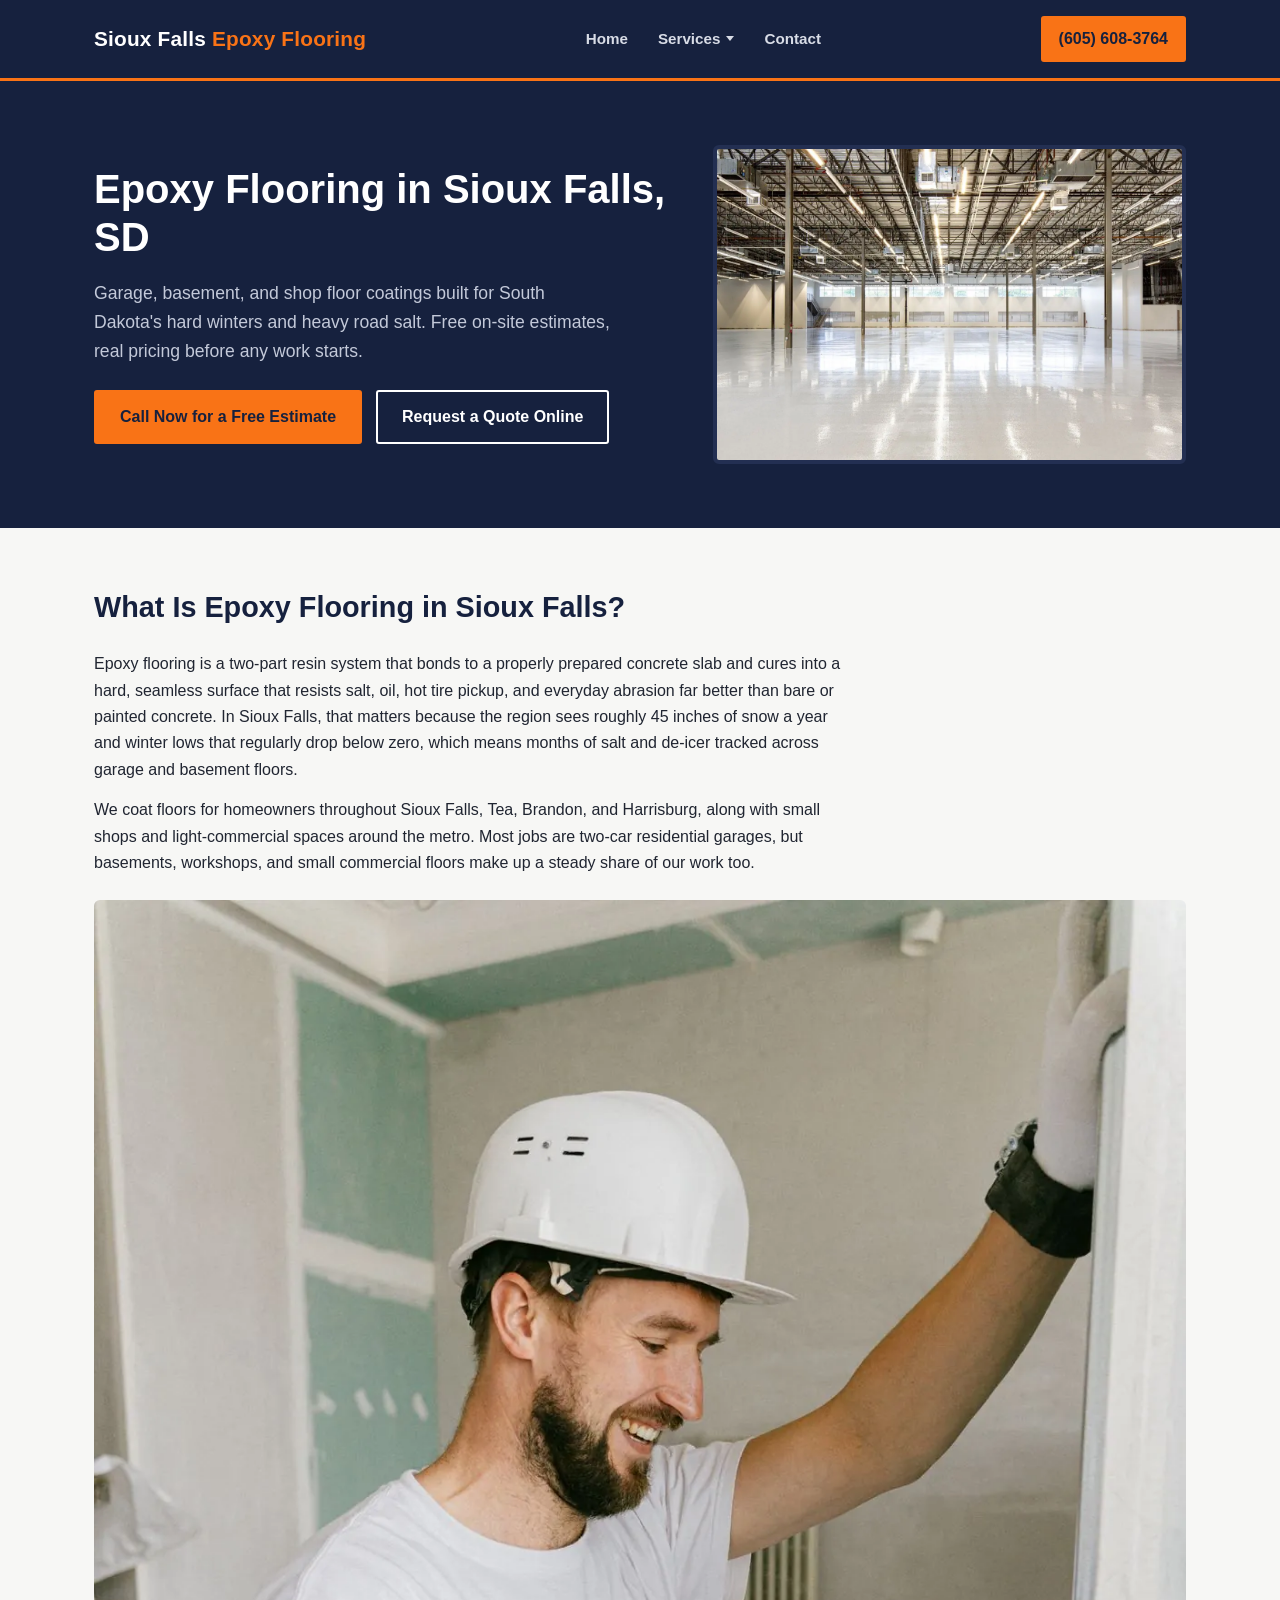
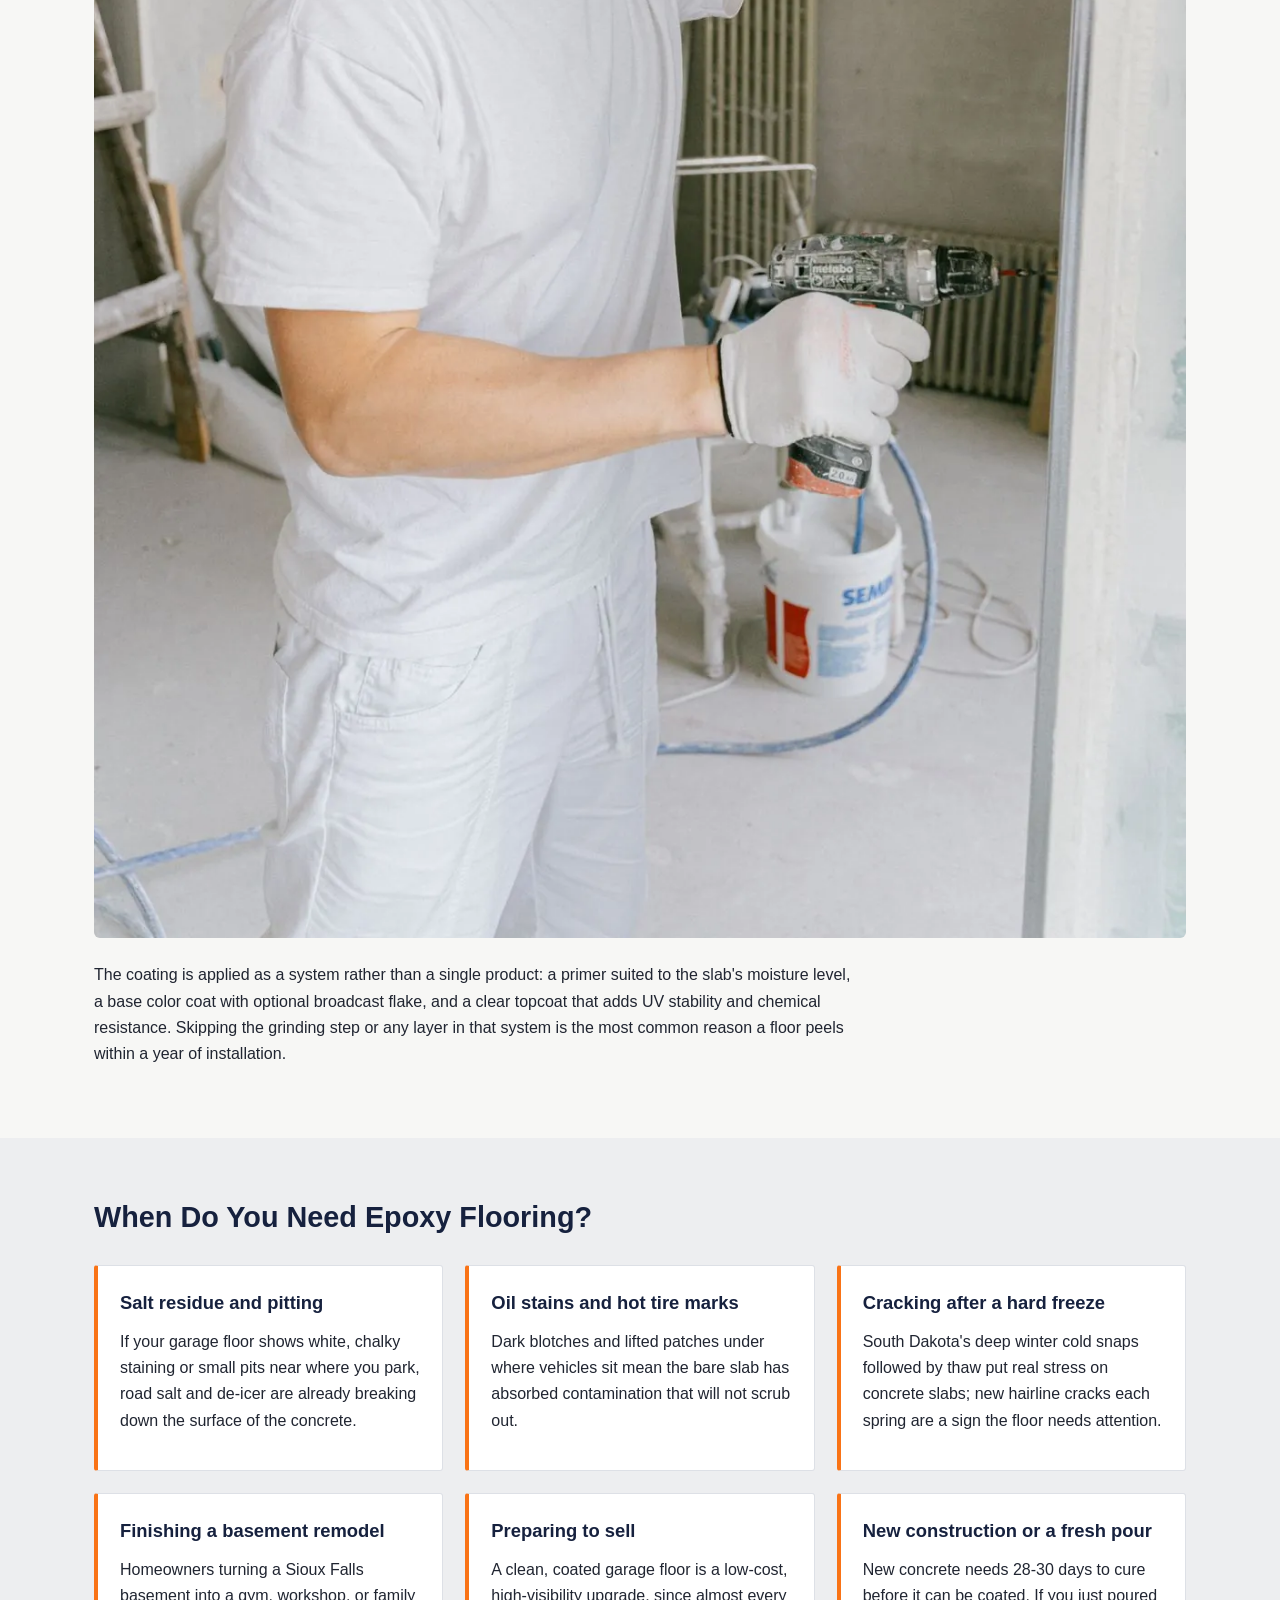
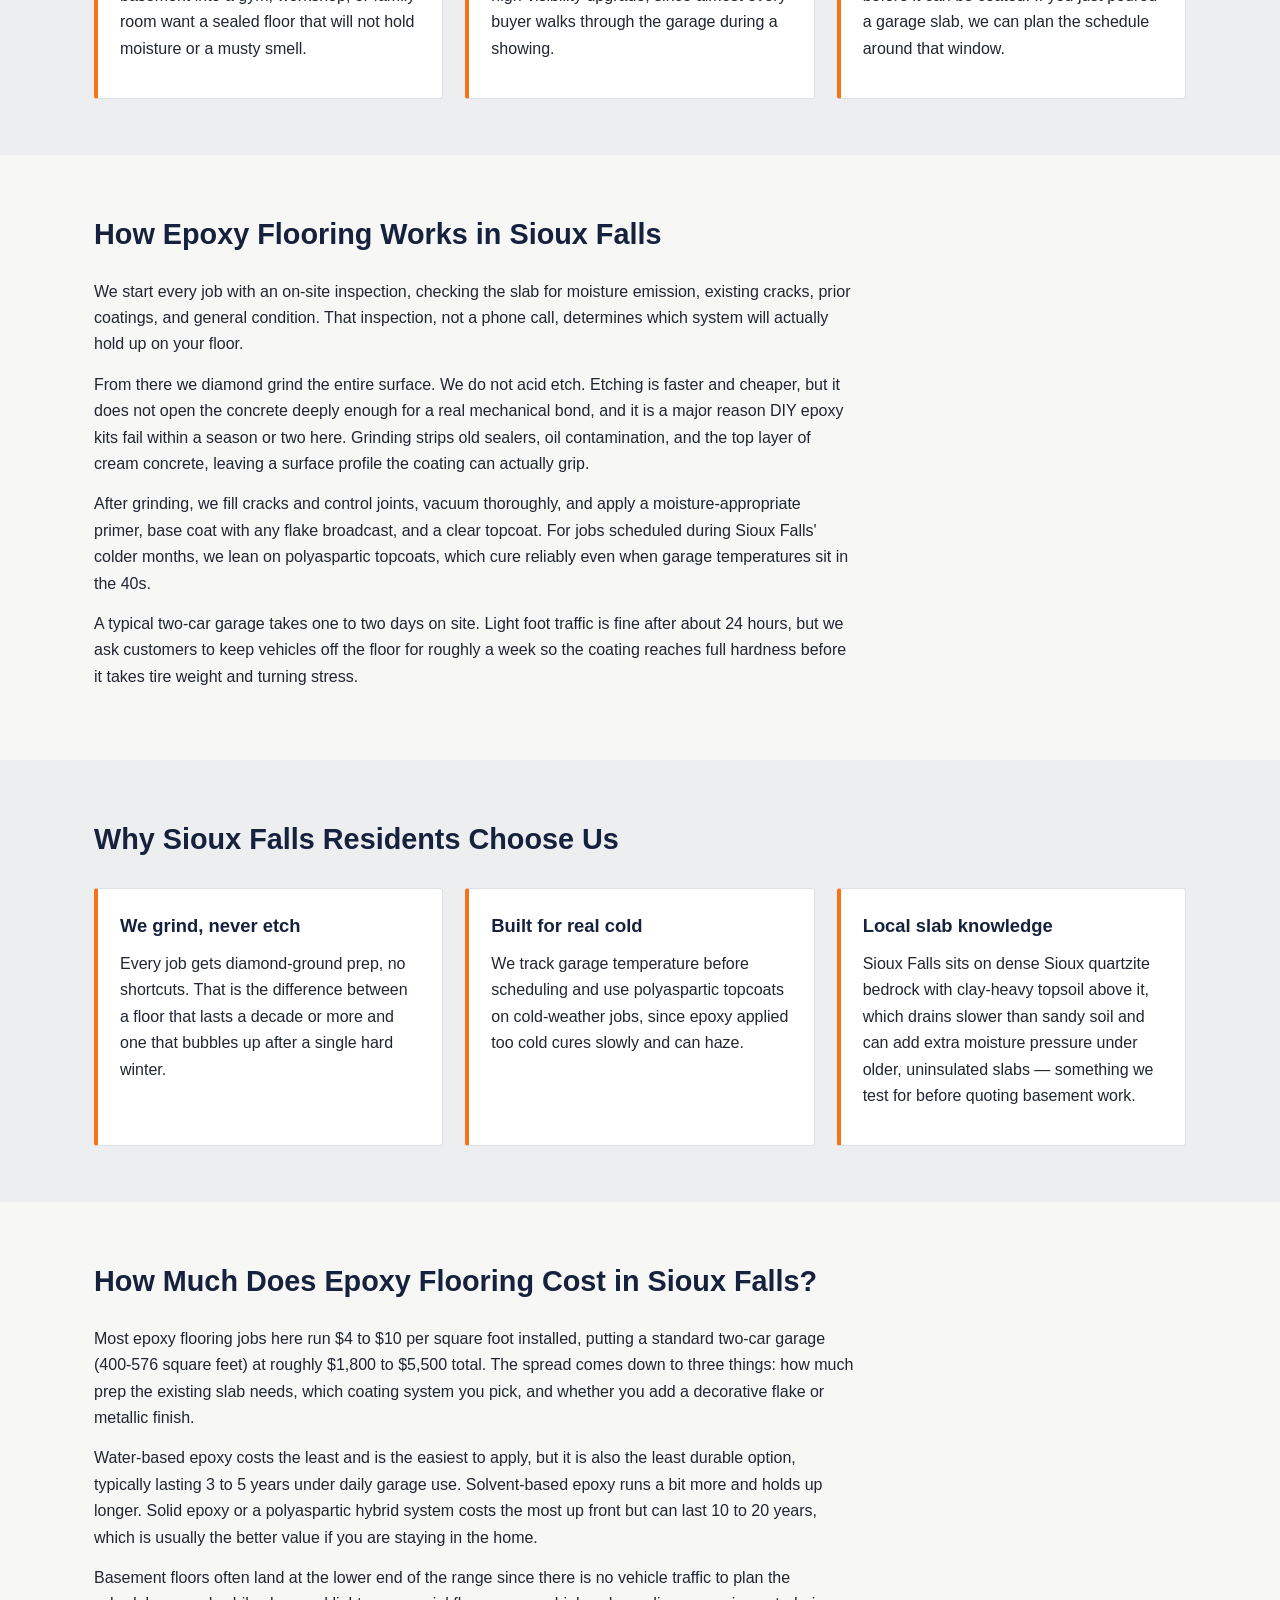
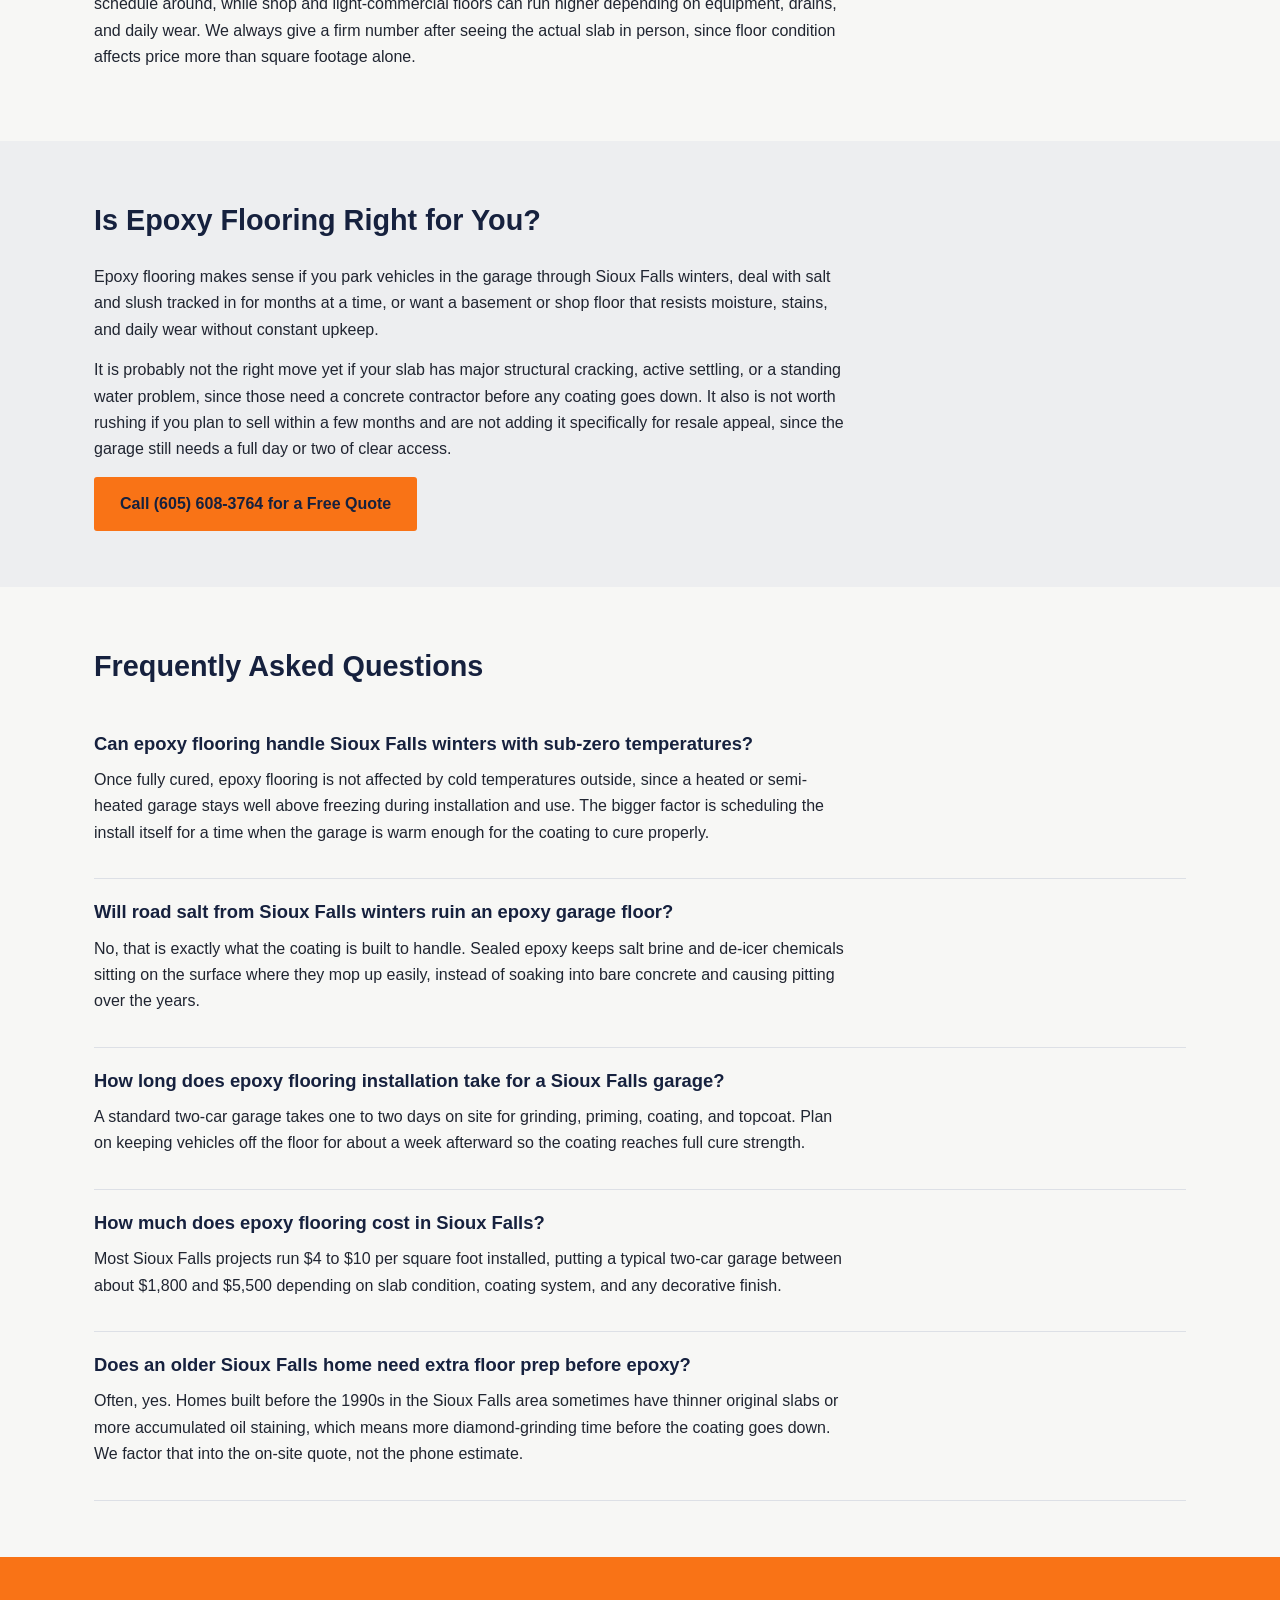
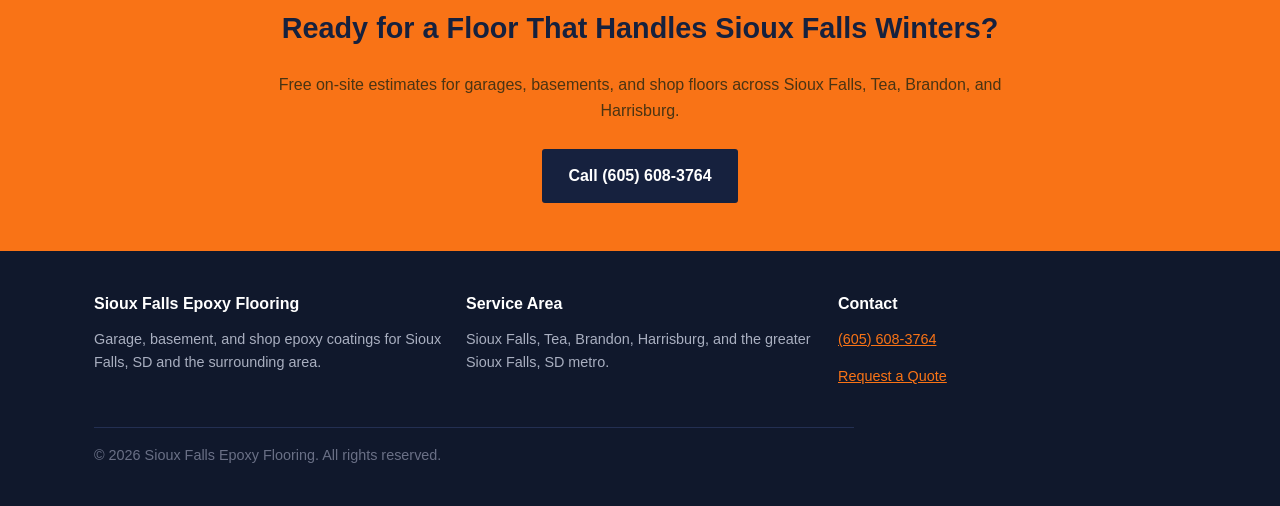
==== index.html @ 66d5a380 "Add self-referencing canonical tag" ====
<!DOCTYPE html>
<html lang="en">
<head>
  <link rel="canonical" href="https://www.epoxyflooringsiouxfallssd.com/">
<meta charset="UTF-8">
<meta name="viewport" content="width=device-width, initial-scale=1.0">
<title>Epoxy Flooring in Sioux Falls, SD | Local Installers</title>
<meta name="description" content="Epoxy flooring in Sioux Falls, SD for garages, basements, and shops. Free estimates, real local pricing. Call (605) 608-3764 today.">
<link rel="stylesheet" href="styles.css">
<script type="application/ld+json">
{
  "@context": "https://schema.org",
  "@type": "LocalBusiness",
  "name": "Sioux Falls Epoxy Flooring",
  "telephone": "+1-605-608-3764",
  "address": {
    "@type": "PostalAddress",
    "addressLocality": "Sioux Falls",
    "addressRegion": "SD",
    "addressCountry": "US"
  },
  "areaServed": "Sioux Falls, SD",
  "description": "Epoxy flooring in Sioux Falls, SD",
  "openingHours": "Mo-Fr 08:00-18:00"
}
</script>
<script type="application/ld+json">
{
  "@context": "https://schema.org",
  "@type": "FAQPage",
  "mainEntity": [
    {
      "@type": "Question",
      "name": "Can epoxy flooring handle Sioux Falls winters with sub-zero temperatures?",
      "acceptedAnswer": { "@type": "Answer", "text": "Once fully cured, epoxy flooring is not affected by cold temperatures outside, since a heated or semi-heated garage stays well above freezing during installation and use. The bigger factor is scheduling the install itself for a time when the garage is warm enough for the coating to cure properly." }
    },
    {
      "@type": "Question",
      "name": "Will road salt from Sioux Falls winters ruin an epoxy garage floor?",
      "acceptedAnswer": { "@type": "Answer", "text": "No, that is exactly what the coating is built to handle. Sealed epoxy keeps salt brine and de-icer chemicals sitting on the surface where they mop up easily, instead of soaking into bare concrete and causing pitting over the years." }
    },
    {
      "@type": "Question",
      "name": "How long does epoxy flooring installation take for a Sioux Falls garage?",
      "acceptedAnswer": { "@type": "Answer", "text": "A standard two-car garage takes one to two days on site for grinding, priming, coating, and topcoat. Plan on keeping vehicles off the floor for about a week afterward so the coating reaches full cure strength." }
    },
    {
      "@type": "Question",
      "name": "How much does epoxy flooring cost in Sioux Falls?",
      "acceptedAnswer": { "@type": "Answer", "text": "Most Sioux Falls projects run $4 to $10 per square foot installed, putting a typical two-car garage between about $1,800 and $5,500 depending on slab condition, coating system, and any decorative finish." }
    },
    {
      "@type": "Question",
      "name": "Does an older Sioux Falls home need extra floor prep before epoxy?",
      "acceptedAnswer": { "@type": "Answer", "text": "Often, yes. Homes built before the 1990s in the Sioux Falls area sometimes have thinner original slabs or more accumulated oil staining, which means more diamond-grinding time before the coating goes down. We factor that into the on-site quote, not the phone estimate." }
    }
  ]
}
</script>
</head>
<body>

<header class="site-header">
  <div class="nav-wrap">
    <a href="/" class="brand">Sioux Falls <span>Epoxy Flooring</span></a>
    <ul class="nav-links">
      <li><a href="/">Home</a></li>
      <li class="has-dropdown">
        <a href="services.html">Services</a>
        <div class="dropdown-menu">
          <ul class="dropdown-menu-list">
            <li><a href="garage-floor-epoxy-sioux-falls.html">Garage Floor Epoxy</a></li>
            <li><a href="basement-floor-epoxy-sioux-falls.html">Basement Floor Epoxy</a></li>
            <li><a href="decorative-metallic-epoxy-sioux-falls.html">Decorative &amp; Metallic Epoxy</a></li>
            <li><a href="commercial-epoxy-flooring-sioux-falls.html">Commercial &amp; Shop Flooring</a></li>
          </ul>
        </div>
      </li>
      <li><a href="contact.html">Contact</a></li>
    </ul>
    <a href="tel:+16056083764" class="nav-cta">(605) 608-3764</a>
  </div>
</header>

<section class="hero">
  <div class="container hero-grid">
    <div>
      <h1>Epoxy Flooring in Sioux Falls, SD</h1>
      <p>Garage, basement, and shop floor coatings built for South Dakota's hard winters and heavy road salt. Free on-site estimates, real pricing before any work starts.</p>
      <div class="hero-ctas">
        <a href="tel:+16056083764" class="btn-primary">Call Now for a Free Estimate</a>
        <a href="contact.html" class="btn-secondary">Request a Quote Online</a>
      </div>
    </div>
    <img src="hero-epoxy-flooring-sioux-falls.webp" alt="epoxy flooring in Sioux Falls">
  </div>
</section>

<section>
  <div class="container">
    <h2>What Is Epoxy Flooring in Sioux Falls?</h2>
    <p>Epoxy flooring is a two-part resin system that bonds to a properly prepared concrete slab and cures into a hard, seamless surface that resists salt, oil, hot tire pickup, and everyday abrasion far better than bare or painted concrete. In Sioux Falls, that matters because the region sees roughly 45 inches of snow a year and winter lows that regularly drop below zero, which means months of salt and de-icer tracked across garage and basement floors.</p>
    <p>We coat floors for homeowners throughout Sioux Falls, Tea, Brandon, and Harrisburg, along with small shops and light-commercial spaces around the metro. Most jobs are two-car residential garages, but basements, workshops, and small commercial floors make up a steady share of our work too.</p>
    <img src="epoxy-floor-installation-sioux-falls.webp" alt="epoxy floor installation in Sioux Falls" class="inline-image">
    <p>The coating is applied as a system rather than a single product: a primer suited to the slab's moisture level, a base color coat with optional broadcast flake, and a clear topcoat that adds UV stability and chemical resistance. Skipping the grinding step or any layer in that system is the most common reason a floor peels within a year of installation.</p>
  </div>
</section>

<section class="alt">
  <div class="container">
    <h2>When Do You Need Epoxy Flooring?</h2>
    <div class="grid-3">
      <div class="card">
        <h3>Salt residue and pitting</h3>
        <p>If your garage floor shows white, chalky staining or small pits near where you park, road salt and de-icer are already breaking down the surface of the concrete.</p>
      </div>
      <div class="card">
        <h3>Oil stains and hot tire marks</h3>
        <p>Dark blotches and lifted patches under where vehicles sit mean the bare slab has absorbed contamination that will not scrub out.</p>
      </div>
      <div class="card">
        <h3>Cracking after a hard freeze</h3>
        <p>South Dakota's deep winter cold snaps followed by thaw put real stress on concrete slabs; new hairline cracks each spring are a sign the floor needs attention.</p>
      </div>
      <div class="card">
        <h3>Finishing a basement remodel</h3>
        <p>Homeowners turning a Sioux Falls basement into a gym, workshop, or family room want a sealed floor that will not hold moisture or a musty smell.</p>
      </div>
      <div class="card">
        <h3>Preparing to sell</h3>
        <p>A clean, coated garage floor is a low-cost, high-visibility upgrade, since almost every buyer walks through the garage during a showing.</p>
      </div>
      <div class="card">
        <h3>New construction or a fresh pour</h3>
        <p>New concrete needs 28-30 days to cure before it can be coated. If you just poured a garage slab, we can plan the schedule around that window.</p>
      </div>
    </div>
  </div>
</section>

<section>
  <div class="container">
    <h2>How Epoxy Flooring Works in Sioux Falls</h2>
    <p>We start every job with an on-site inspection, checking the slab for moisture emission, existing cracks, prior coatings, and general condition. That inspection, not a phone call, determines which system will actually hold up on your floor.</p>
    <p>From there we diamond grind the entire surface. We do not acid etch. Etching is faster and cheaper, but it does not open the concrete deeply enough for a real mechanical bond, and it is a major reason DIY epoxy kits fail within a season or two here. Grinding strips old sealers, oil contamination, and the top layer of cream concrete, leaving a surface profile the coating can actually grip.</p>
    <p>After grinding, we fill cracks and control joints, vacuum thoroughly, and apply a moisture-appropriate primer, base coat with any flake broadcast, and a clear topcoat. For jobs scheduled during Sioux Falls' colder months, we lean on polyaspartic topcoats, which cure reliably even when garage temperatures sit in the 40s.</p>
    <p>A typical two-car garage takes one to two days on site. Light foot traffic is fine after about 24 hours, but we ask customers to keep vehicles off the floor for roughly a week so the coating reaches full hardness before it takes tire weight and turning stress.</p>
  </div>
</section>

<section class="alt">
  <div class="container">
    <h2>Why Sioux Falls Residents Choose Us</h2>
    <div class="grid-3">
      <div class="card">
        <h3>We grind, never etch</h3>
        <p>Every job gets diamond-ground prep, no shortcuts. That is the difference between a floor that lasts a decade or more and one that bubbles up after a single hard winter.</p>
      </div>
      <div class="card">
        <h3>Built for real cold</h3>
        <p>We track garage temperature before scheduling and use polyaspartic topcoats on cold-weather jobs, since epoxy applied too cold cures slowly and can haze.</p>
      </div>
      <div class="card">
        <h3>Local slab knowledge</h3>
        <p>Sioux Falls sits on dense Sioux quartzite bedrock with clay-heavy topsoil above it, which drains slower than sandy soil and can add extra moisture pressure under older, uninsulated slabs &mdash; something we test for before quoting basement work.</p>
      </div>
    </div>
  </div>
</section>

<section>
  <div class="container">
    <h2>How Much Does Epoxy Flooring Cost in Sioux Falls?</h2>
    <p>Most epoxy flooring jobs here run $4 to $10 per square foot installed, putting a standard two-car garage (400-576 square feet) at roughly $1,800 to $5,500 total. The spread comes down to three things: how much prep the existing slab needs, which coating system you pick, and whether you add a decorative flake or metallic finish.</p>
    <p>Water-based epoxy costs the least and is the easiest to apply, but it is also the least durable option, typically lasting 3 to 5 years under daily garage use. Solvent-based epoxy runs a bit more and holds up longer. Solid epoxy or a polyaspartic hybrid system costs the most up front but can last 10 to 20 years, which is usually the better value if you are staying in the home.</p>
    <p>Basement floors often land at the lower end of the range since there is no vehicle traffic to plan the schedule around, while shop and light-commercial floors can run higher depending on equipment, drains, and daily wear. We always give a firm number after seeing the actual slab in person, since floor condition affects price more than square footage alone.</p>
  </div>
</section>

<section class="alt">
  <div class="container">
    <h2>Is Epoxy Flooring Right for You?</h2>
    <p>Epoxy flooring makes sense if you park vehicles in the garage through Sioux Falls winters, deal with salt and slush tracked in for months at a time, or want a basement or shop floor that resists moisture, stains, and daily wear without constant upkeep.</p>
    <p>It is probably not the right move yet if your slab has major structural cracking, active settling, or a standing water problem, since those need a concrete contractor before any coating goes down. It also is not worth rushing if you plan to sell within a few months and are not adding it specifically for resale appeal, since the garage still needs a full day or two of clear access.</p>
    <div class="hero-ctas">
      <a href="tel:+16056083764" class="btn-primary">Call (605) 608-3764 for a Free Quote</a>
    </div>
  </div>
</section>

<section>
  <div class="container">
    <h2>Frequently Asked Questions</h2>

    <div class="faq-item">
      <h3>Can epoxy flooring handle Sioux Falls winters with sub-zero temperatures?</h3>
      <p>Once fully cured, epoxy flooring is not affected by cold temperatures outside, since a heated or semi-heated garage stays well above freezing during installation and use. The bigger factor is scheduling the install itself for a time when the garage is warm enough for the coating to cure properly.</p>
    </div>

    <div class="faq-item">
      <h3>Will road salt from Sioux Falls winters ruin an epoxy garage floor?</h3>
      <p>No, that is exactly what the coating is built to handle. Sealed epoxy keeps salt brine and de-icer chemicals sitting on the surface where they mop up easily, instead of soaking into bare concrete and causing pitting over the years.</p>
    </div>

    <div class="faq-item">
      <h3>How long does epoxy flooring installation take for a Sioux Falls garage?</h3>
      <p>A standard two-car garage takes one to two days on site for grinding, priming, coating, and topcoat. Plan on keeping vehicles off the floor for about a week afterward so the coating reaches full cure strength.</p>
    </div>

    <div class="faq-item">
      <h3>How much does epoxy flooring cost in Sioux Falls?</h3>
      <p>Most Sioux Falls projects run $4 to $10 per square foot installed, putting a typical two-car garage between about $1,800 and $5,500 depending on slab condition, coating system, and any decorative finish.</p>
    </div>

    <div class="faq-item">
      <h3>Does an older Sioux Falls home need extra floor prep before epoxy?</h3>
      <p>Often, yes. Homes built before the 1990s in the Sioux Falls area sometimes have thinner original slabs or more accumulated oil staining, which means more diamond-grinding time before the coating goes down. We factor that into the on-site quote, not the phone estimate.</p>
    </div>
  </div>
</section>

<div class="cta-band">
  <h2>Ready for a Floor That Handles Sioux Falls Winters?</h2>
  <p>Free on-site estimates for garages, basements, and shop floors across Sioux Falls, Tea, Brandon, and Harrisburg.</p>
  <a href="tel:+16056083764" class="btn-primary">Call (605) 608-3764</a>
</div>

<footer>
  <div class="container">
    <div class="foot-grid">
      <div>
        <h3>Sioux Falls Epoxy Flooring</h3>
        <p>Garage, basement, and shop epoxy coatings for Sioux Falls, SD and the surrounding area.</p>
      </div>
      <div>
        <h3>Service Area</h3>
        <p>Sioux Falls, Tea, Brandon, Harrisburg, and the greater Sioux Falls, SD metro.</p>
      </div>
      <div>
        <h3>Contact</h3>
        <p><a href="tel:+16056083764">(605) 608-3764</a></p>
        <p><a href="contact.html">Request a Quote</a></p>
      </div>
    </div>
    <p class="copyright">&copy; 2026 Sioux Falls Epoxy Flooring. All rights reserved.</p>
  </div>
</footer>

</body>
</html>
---- styles.css ----
/* Sioux Falls Epoxy Flooring — site styles */

* { margin: 0; padding: 0; box-sizing: border-box; }

body {
  font-family: 'Segoe UI', Roboto, Helvetica, Arial, sans-serif;
  color: #202531;
  background: #f7f7f5;
  line-height: 1.65;
}

img { max-width: 100%; height: auto; display: block; }

a { color: #2563eb; text-decoration: underline; }

.container {
  max-width: 1140px;
  margin: 0 auto;
  padding: 0 24px;
}

/* ---------- Header / Nav ---------- */

header.site-header {
  position: sticky;
  top: 0;
  z-index: 300;
  background: #16213e;
  border-bottom: 3px solid #f97316;
}

.nav-wrap {
  display: flex;
  align-items: center;
  justify-content: space-between;
  max-width: 1140px;
  margin: 0 auto;
  padding: 16px 24px;
}

.brand {
  color: #ffffff;
  font-size: 1.3rem;
  font-weight: 800;
  text-decoration: none;
  letter-spacing: 0.2px;
}

.brand span { color: #f97316; }

.nav-links {
  list-style: none;
  display: flex;
  align-items: center;
  gap: 30px;
}

.nav-links a {
  color: #d8dce6;
  text-decoration: none;
  font-size: 0.95rem;
  font-weight: 600;
}

.nav-links a:hover { color: #f97316; }

.nav-links li { position: relative; }

.has-dropdown > a {
  display: inline-flex;
  align-items: center;
  gap: 6px;
}

.has-dropdown > a::after {
  content: "";
  width: 0;
  height: 0;
  border-left: 4px solid transparent;
  border-right: 4px solid transparent;
  border-top: 5px solid currentColor;
}

/* Transparent hit-area bridge: keeps :hover alive while the pointer moves
   from the nav link down into the menu, instead of dropping through a gap. */
.dropdown-menu {
  display: none;
  position: absolute;
  top: 100%;
  left: -20px;
  padding-top: 14px;
  min-width: 280px;
  z-index: 200;
}

.has-dropdown:hover .dropdown-menu,
.has-dropdown:focus-within .dropdown-menu {
  display: block;
}

.dropdown-menu-list {
  list-style: none;
  background: #16213e;
  border: 1px solid #2b3a5c;
  border-top: 3px solid #f97316;
  padding: 8px 0;
}

.dropdown-menu-list li + li { border-top: 1px solid #2b3a5c; }

.dropdown-menu-list a {
  display: block;
  padding: 11px 20px;
  color: #d8dce6;
  font-size: 0.9rem;
  font-weight: 500;
  white-space: nowrap;
  text-decoration: none;
}

.dropdown-menu-list a:hover {
  background: #1f2c4d;
  color: #ffffff;
}

.nav-cta {
  background: #f97316;
  color: #16213e !important;
  padding: 10px 18px;
  border-radius: 3px;
  font-weight: 800;
  text-decoration: none !important;
}

.nav-cta:hover { background: #e0630a; }

/* ---------- Hero ---------- */

.hero {
  background: #16213e;
  color: #ffffff;
  padding: 64px 0;
}

.hero-grid {
  display: grid;
  grid-template-columns: 1.1fr 0.9fr;
  gap: 40px;
  align-items: center;
}

.hero h1 {
  font-size: 2.5rem;
  line-height: 1.2;
  margin-bottom: 18px;
}

.hero p {
  font-size: 1.1rem;
  color: #c3c9d9;
  margin-bottom: 24px;
  max-width: 520px;
}

.hero img {
  border-radius: 6px;
  border: 4px solid #232f52;
}

.hero-ctas { display: flex; gap: 14px; flex-wrap: wrap; }

.btn-primary {
  background: #f97316;
  color: #16213e;
  padding: 14px 26px;
  border-radius: 3px;
  font-weight: 800;
  text-decoration: none;
  display: inline-block;
}

.btn-primary:hover { background: #e0630a; }

.btn-secondary {
  background: transparent;
  color: #ffffff;
  border: 2px solid #ffffff;
  padding: 12px 24px;
  border-radius: 3px;
  font-weight: 700;
  text-decoration: none;
  display: inline-block;
}

.btn-secondary:hover { background: rgba(255,255,255,0.12); }

/* ---------- Sections ---------- */

section { padding: 56px 0; }

section.alt { background: #edeef0; }

h2 {
  font-size: 1.8rem;
  color: #16213e;
  margin-bottom: 20px;
}

h3 { font-size: 1.15rem; color: #16213e; margin-bottom: 8px; }

p { margin-bottom: 14px; max-width: 760px; }

.grid-3 {
  display: grid;
  grid-template-columns: repeat(3, 1fr);
  gap: 22px;
  margin-top: 24px;
}

.grid-2 {
  display: grid;
  grid-template-columns: repeat(2, 1fr);
  gap: 24px;
  margin-top: 24px;
}

.card {
  background: #ffffff;
  border: 1px solid #dde0e6;
  border-left: 4px solid #f97316;
  padding: 22px;
  border-radius: 3px;
}

.card h3 { margin-bottom: 10px; }

.faq-item {
  border-bottom: 1px solid #dde0e6;
  padding: 18px 0;
}

.faq-item h3 { color: #16213e; }

.inline-image {
  border-radius: 6px;
  margin: 24px 0;
}

.cta-band {
  background: #f97316;
  color: #16213e;
  text-align: center;
  padding: 48px 24px;
}

.cta-band h2 { color: #16213e; }
.cta-band p { color: #4a3413; margin: 0 auto 24px; }
.cta-band .btn-primary { background: #16213e; color: #ffffff; }
.cta-band .btn-primary:hover { background: #232f52; }

/* ---------- Service list ---------- */

.service-block {
  background: #ffffff;
  border: 1px solid #dde0e6;
  border-radius: 4px;
  padding: 28px;
  margin-bottom: 24px;
}

.service-block h2 { margin-bottom: 12px; }

/* ---------- Footer ---------- */

footer {
  background: #10182c;
  color: #a9afc0;
  padding: 40px 0 24px;
  font-size: 0.9rem;
}

footer h3 { color: #ffffff; font-size: 1rem; margin-bottom: 10px; }
footer a { color: #f97316; }
footer .foot-grid {
  display: grid;
  grid-template-columns: repeat(3, 1fr);
  gap: 24px;
  margin-bottom: 24px;
}
footer .copyright {
  border-top: 1px solid #232f52;
  padding-top: 16px;
  color: #6a7086;
}

/* ---------- Form ---------- */

form.contact-form {
  background: #ffffff;
  border: 1px solid #dde0e6;
  border-radius: 4px;
  padding: 28px;
  max-width: 560px;
}

form.contact-form label {
  display: block;
  font-weight: 700;
  margin-bottom: 6px;
  margin-top: 14px;
  font-size: 0.92rem;
}

form.contact-form input,
form.contact-form textarea,
form.contact-form select {
  width: 100%;
  padding: 10px 12px;
  border: 1px solid #c7cad3;
  border-radius: 3px;
  font-family: inherit;
  font-size: 0.95rem;
}

form.contact-form button {
  margin-top: 20px;
  background: #f97316;
  color: #16213e;
  border: none;
  padding: 14px 26px;
  border-radius: 3px;
  font-weight: 800;
  font-size: 1rem;
  cursor: pointer;
}

form.contact-form button:hover { background: #e0630a; }

/* ---------- Responsive ---------- */

@media (max-width: 860px) {
  .nav-links { display: none; }
  .hero-grid { grid-template-columns: 1fr; }
  .hero h1 { font-size: 1.9rem; }
  .grid-3, .grid-2, footer .foot-grid { grid-template-columns: 1fr; }
}
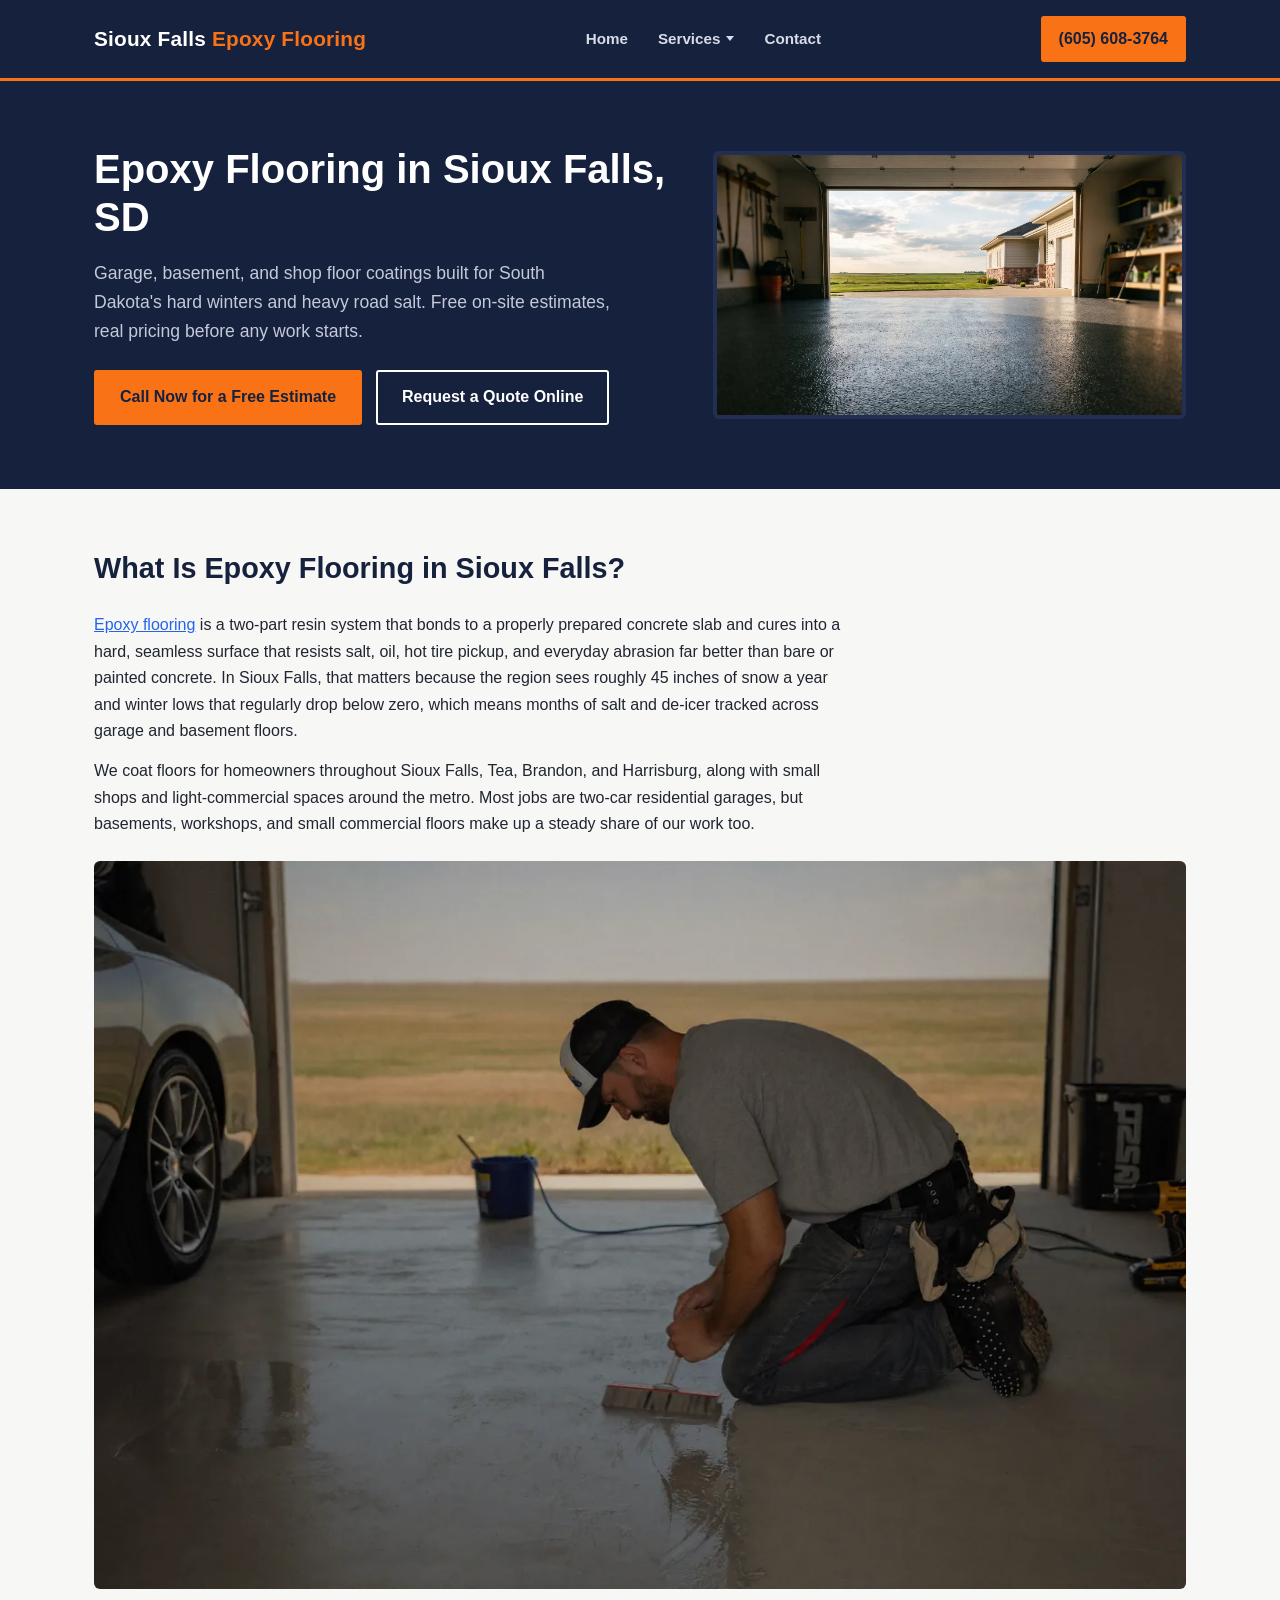
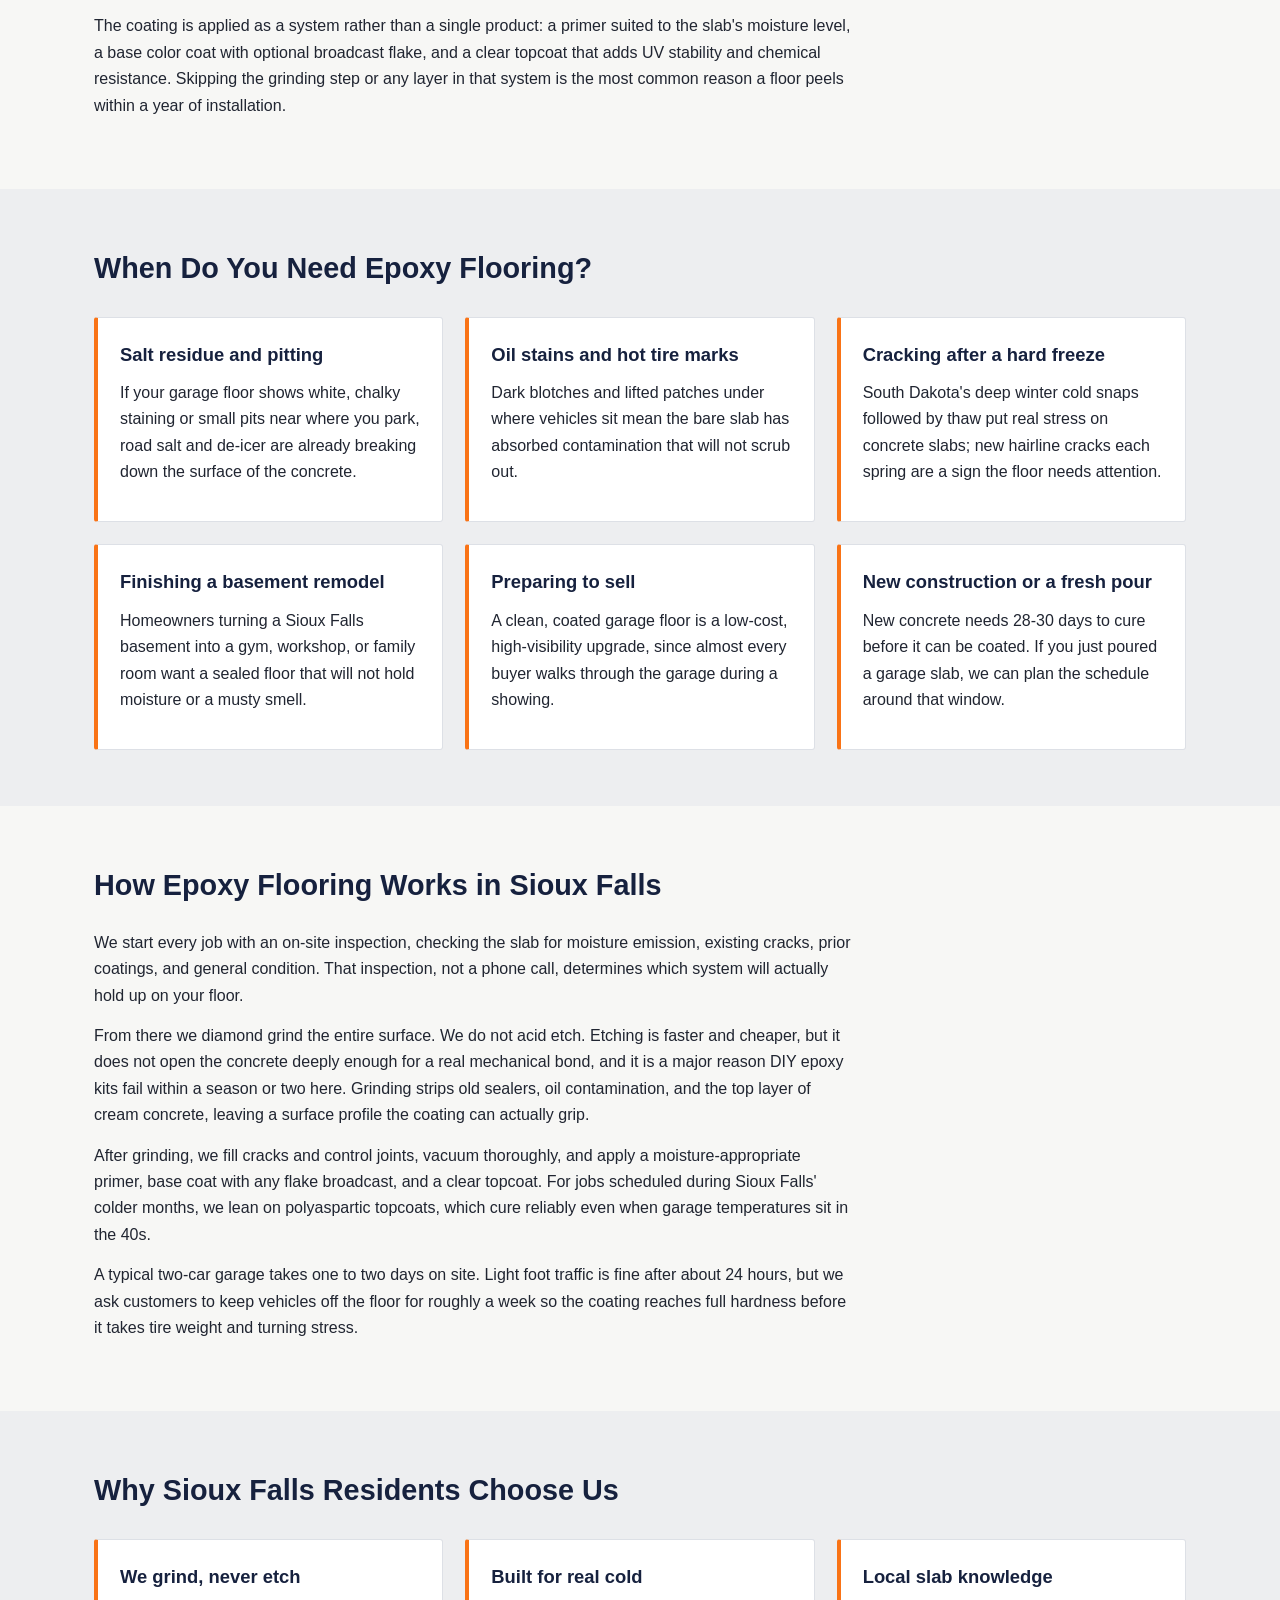
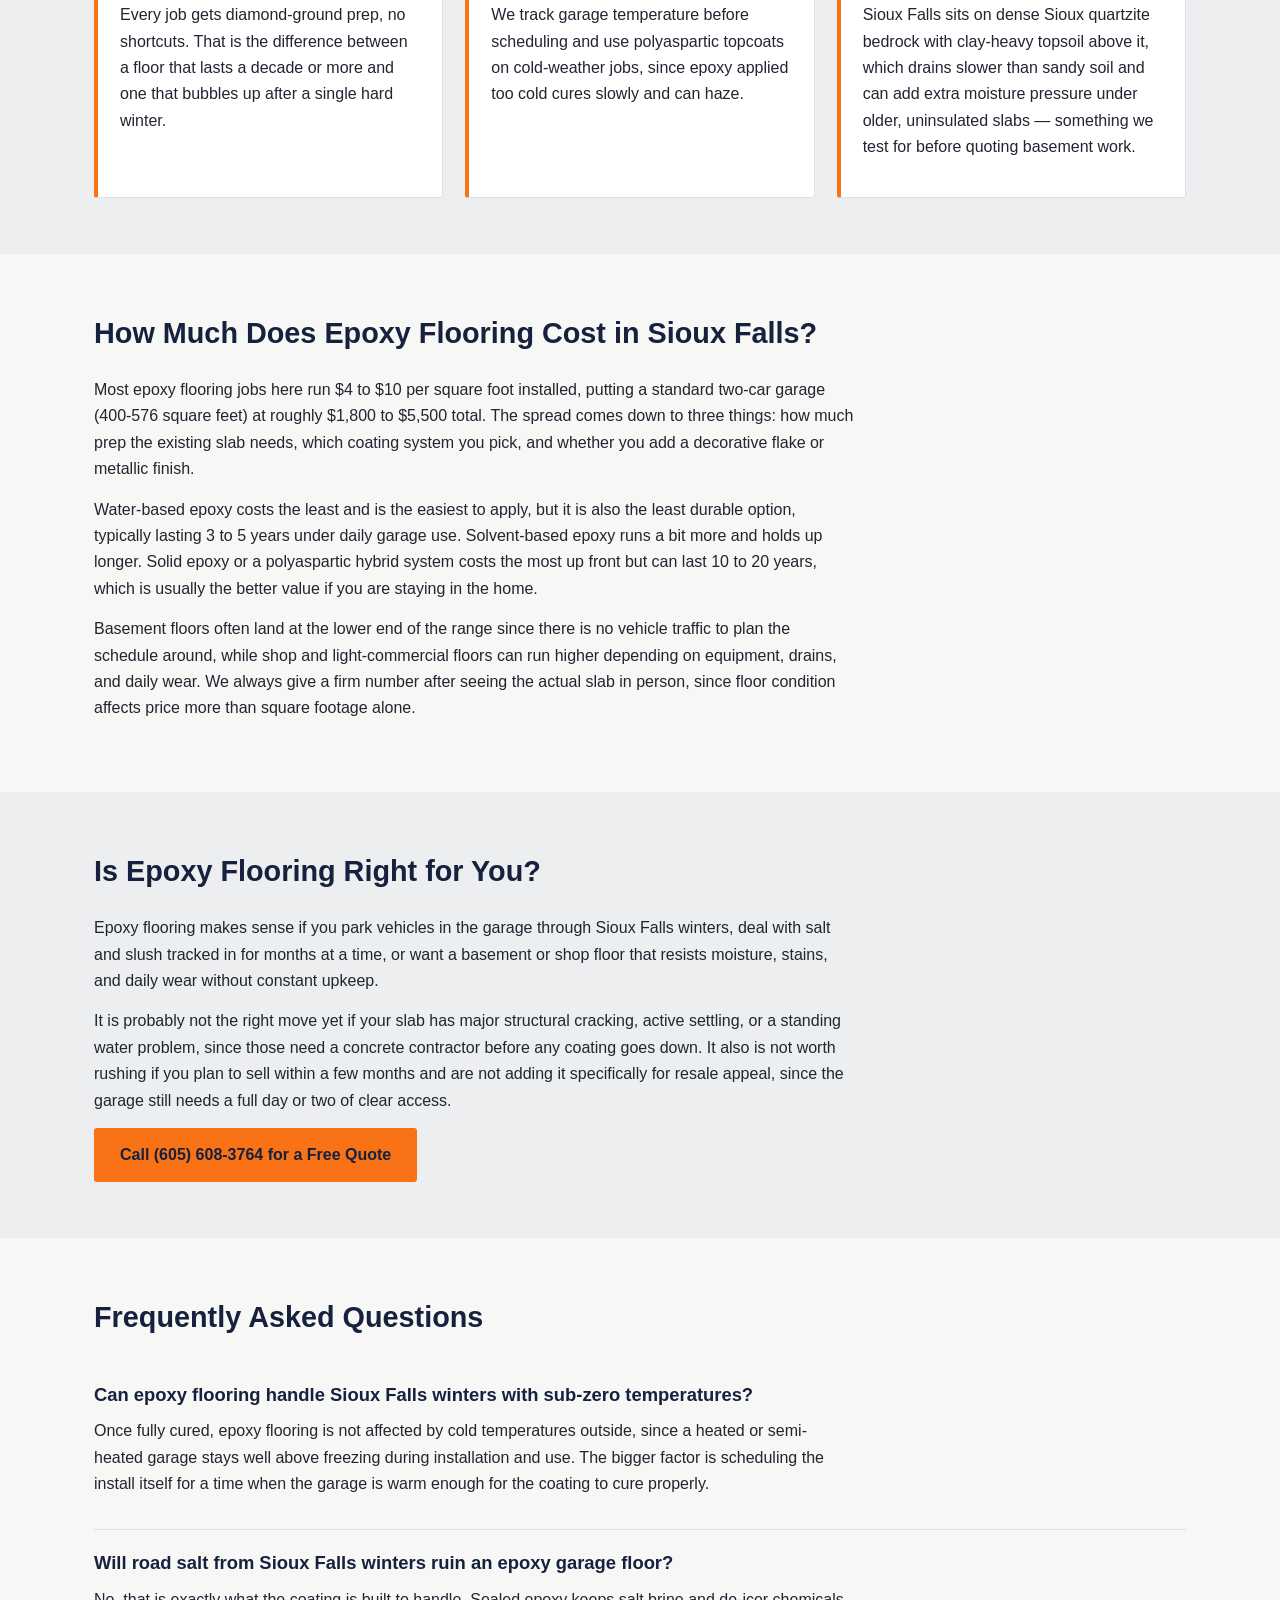
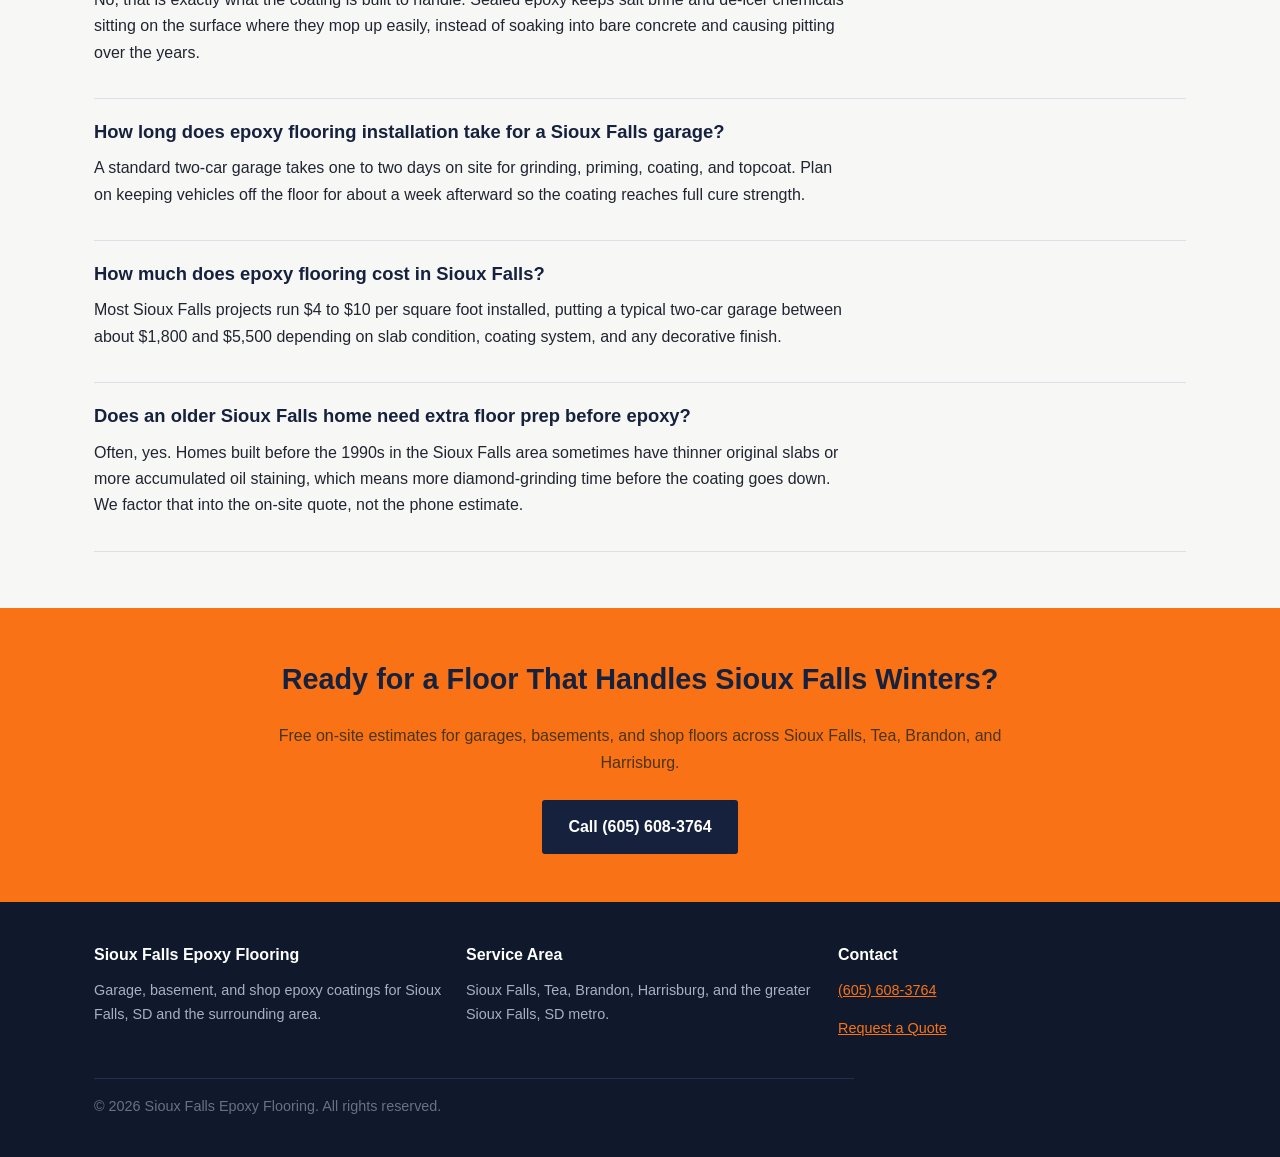
==== commit d762e2a1: "Add link to epoxy flooring in description" ====
--- a/index.html
+++ b/index.html
@@ -70,6 +70,7 @@
         <div class="dropdown-menu">
           <ul class="dropdown-menu-list">
             <li><a href="garage-floor-epoxy-sioux-falls.html">Garage Floor Epoxy</a></li>
+            <li><a href="polyaspartic-floor-coating-sioux-falls.html">Polyaspartic Floor Coating</a></li>
             <li><a href="basement-floor-epoxy-sioux-falls.html">Basement Floor Epoxy</a></li>
             <li><a href="decorative-metallic-epoxy-sioux-falls.html">Decorative &amp; Metallic Epoxy</a></li>
             <li><a href="commercial-epoxy-flooring-sioux-falls.html">Commercial &amp; Shop Flooring</a></li>
@@ -99,7 +100,7 @@
 <section>
   <div class="container">
     <h2>What Is Epoxy Flooring in Sioux Falls?</h2>
-    <p>Epoxy flooring is a two-part resin system that bonds to a properly prepared concrete slab and cures into a hard, seamless surface that resists salt, oil, hot tire pickup, and everyday abrasion far better than bare or painted concrete. In Sioux Falls, that matters because the region sees roughly 45 inches of snow a year and winter lows that regularly drop below zero, which means months of salt and de-icer tracked across garage and basement floors.</p>
+    <p><a href="https://epoxyflooringlewisville.com">Epoxy flooring</a> is a two-part resin system that bonds to a properly prepared concrete slab and cures into a hard, seamless surface that resists salt, oil, hot tire pickup, and everyday abrasion far better than bare or painted concrete. In Sioux Falls, that matters because the region sees roughly 45 inches of snow a year and winter lows that regularly drop below zero, which means months of salt and de-icer tracked across garage and basement floors.</p>
     <p>We coat floors for homeowners throughout Sioux Falls, Tea, Brandon, and Harrisburg, along with small shops and light-commercial spaces around the metro. Most jobs are two-car residential garages, but basements, workshops, and small commercial floors make up a steady share of our work too.</p>
     <img src="epoxy-floor-installation-sioux-falls.webp" alt="epoxy floor installation in Sioux Falls" class="inline-image">
     <p>The coating is applied as a system rather than a single product: a primer suited to the slab's moisture level, a base color coat with optional broadcast flake, and a clear topcoat that adds UV stability and chemical resistance. Skipping the grinding step or any layer in that system is the most common reason a floor peels within a year of installation.</p>
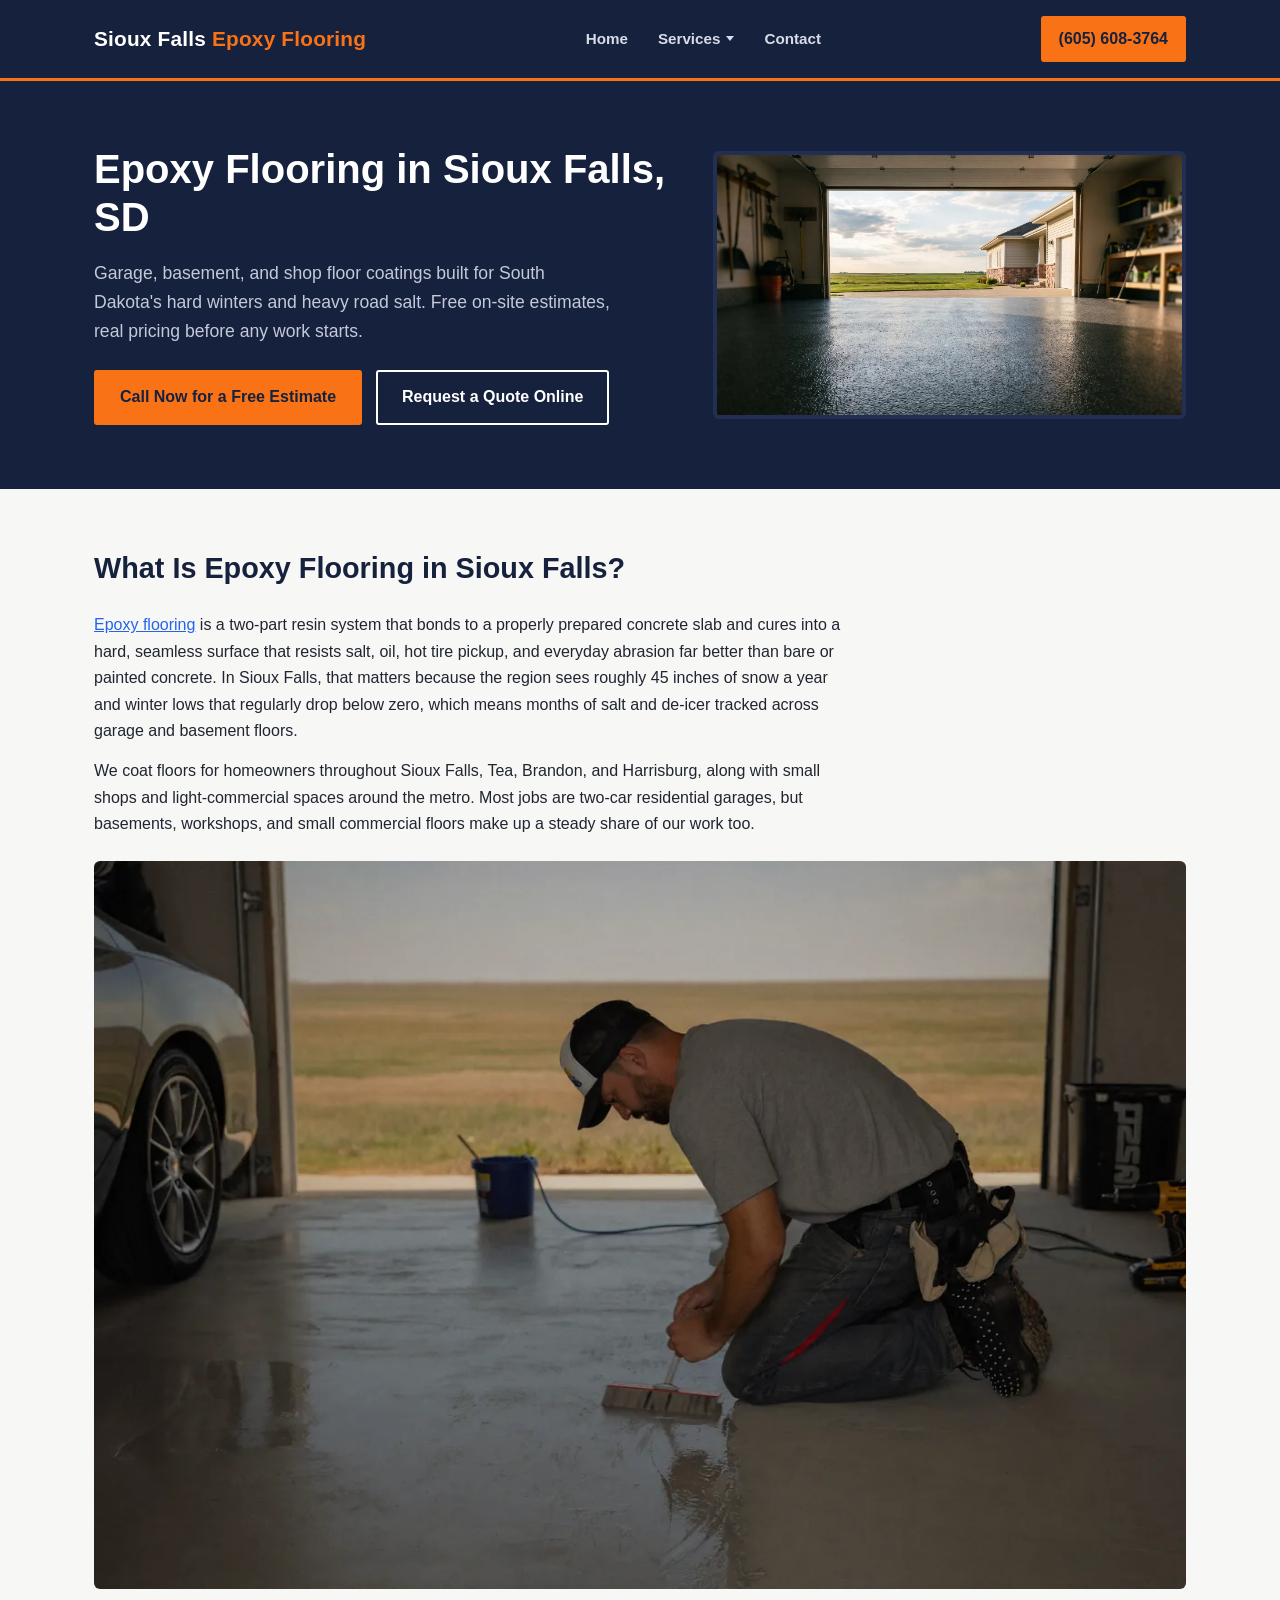
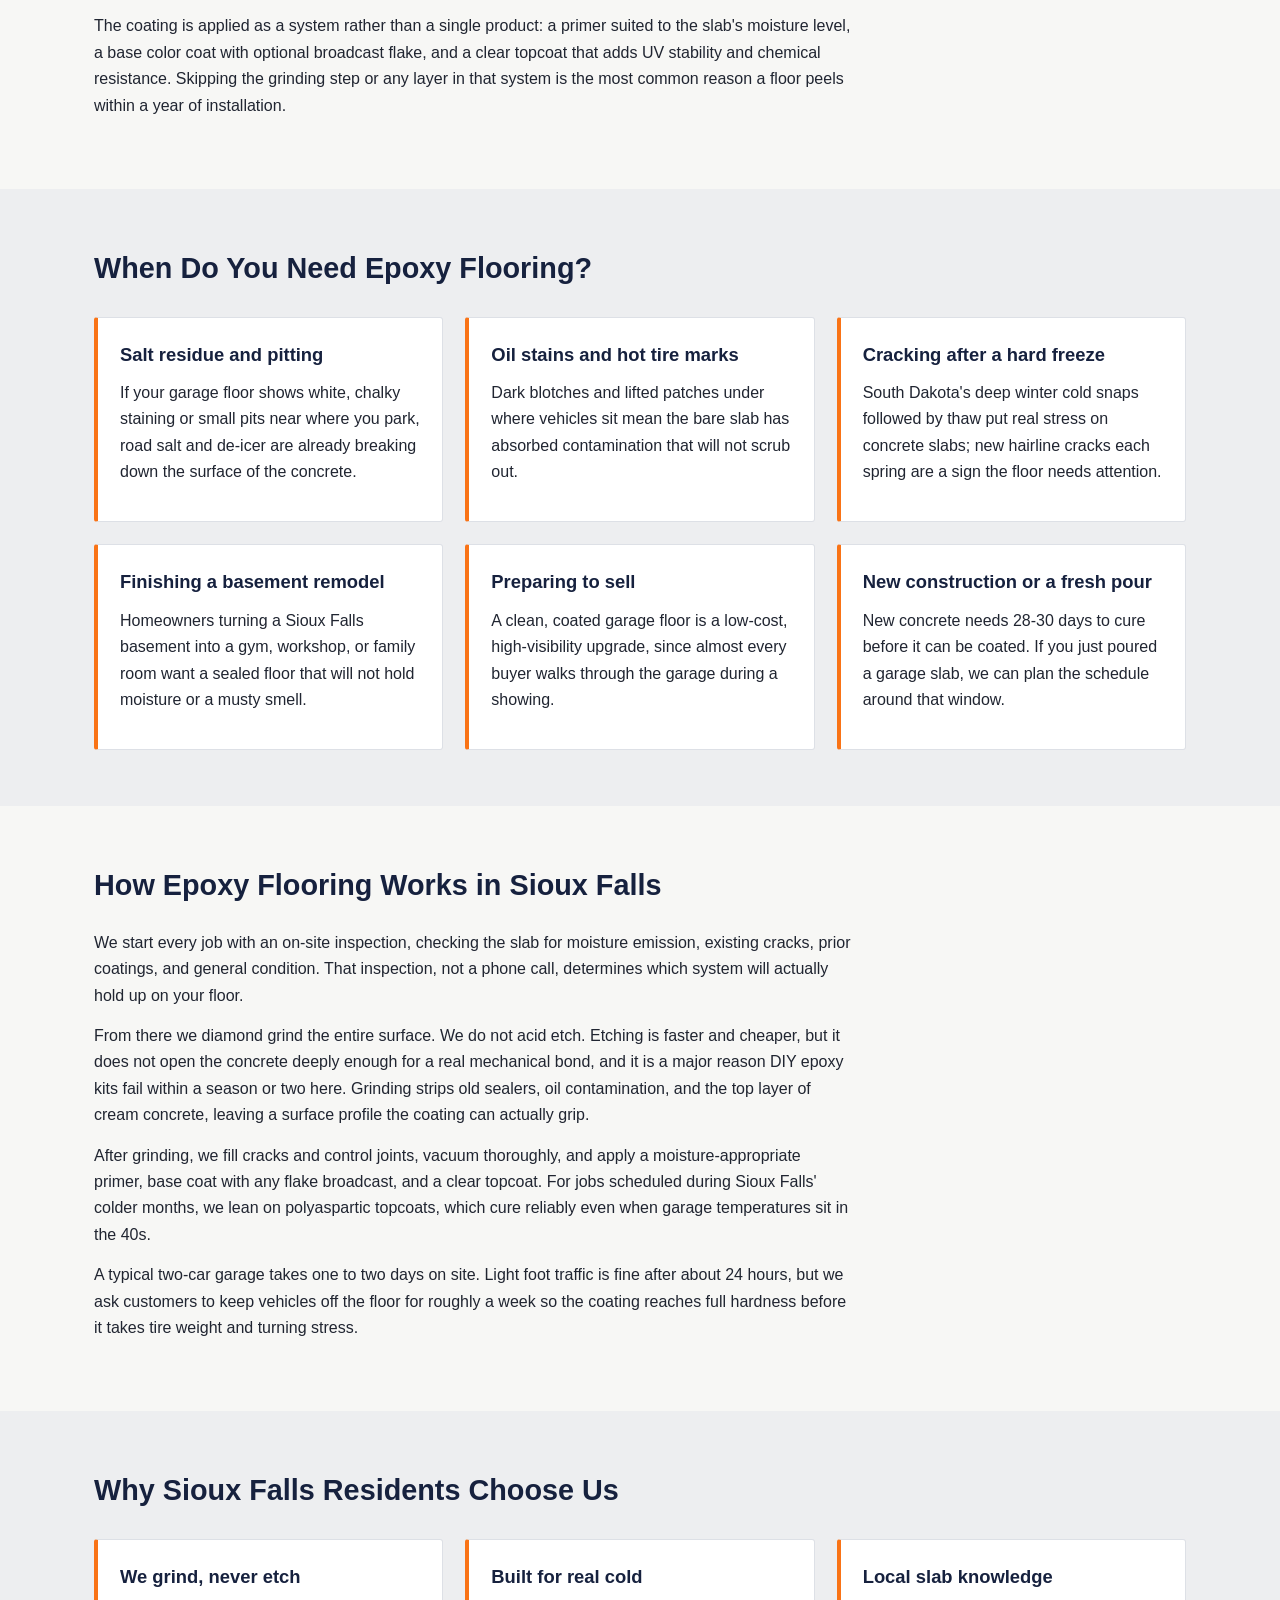
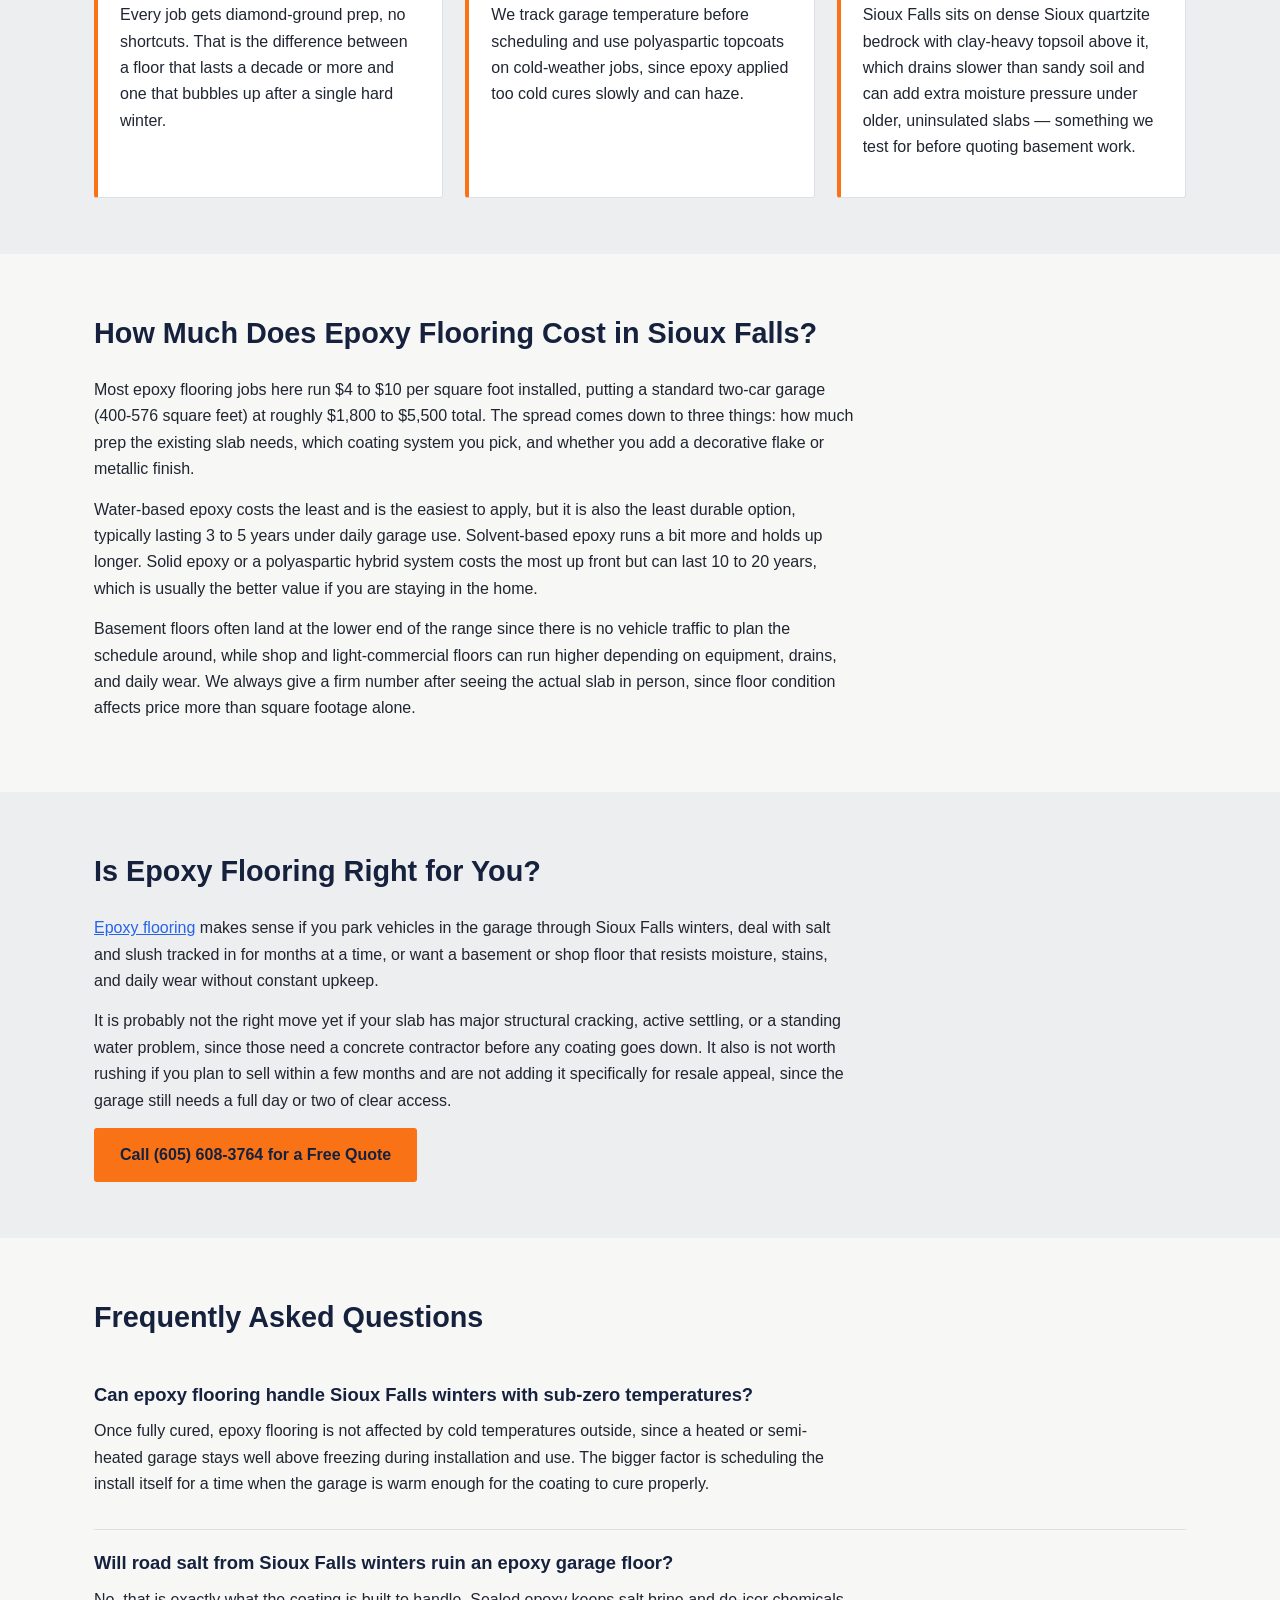
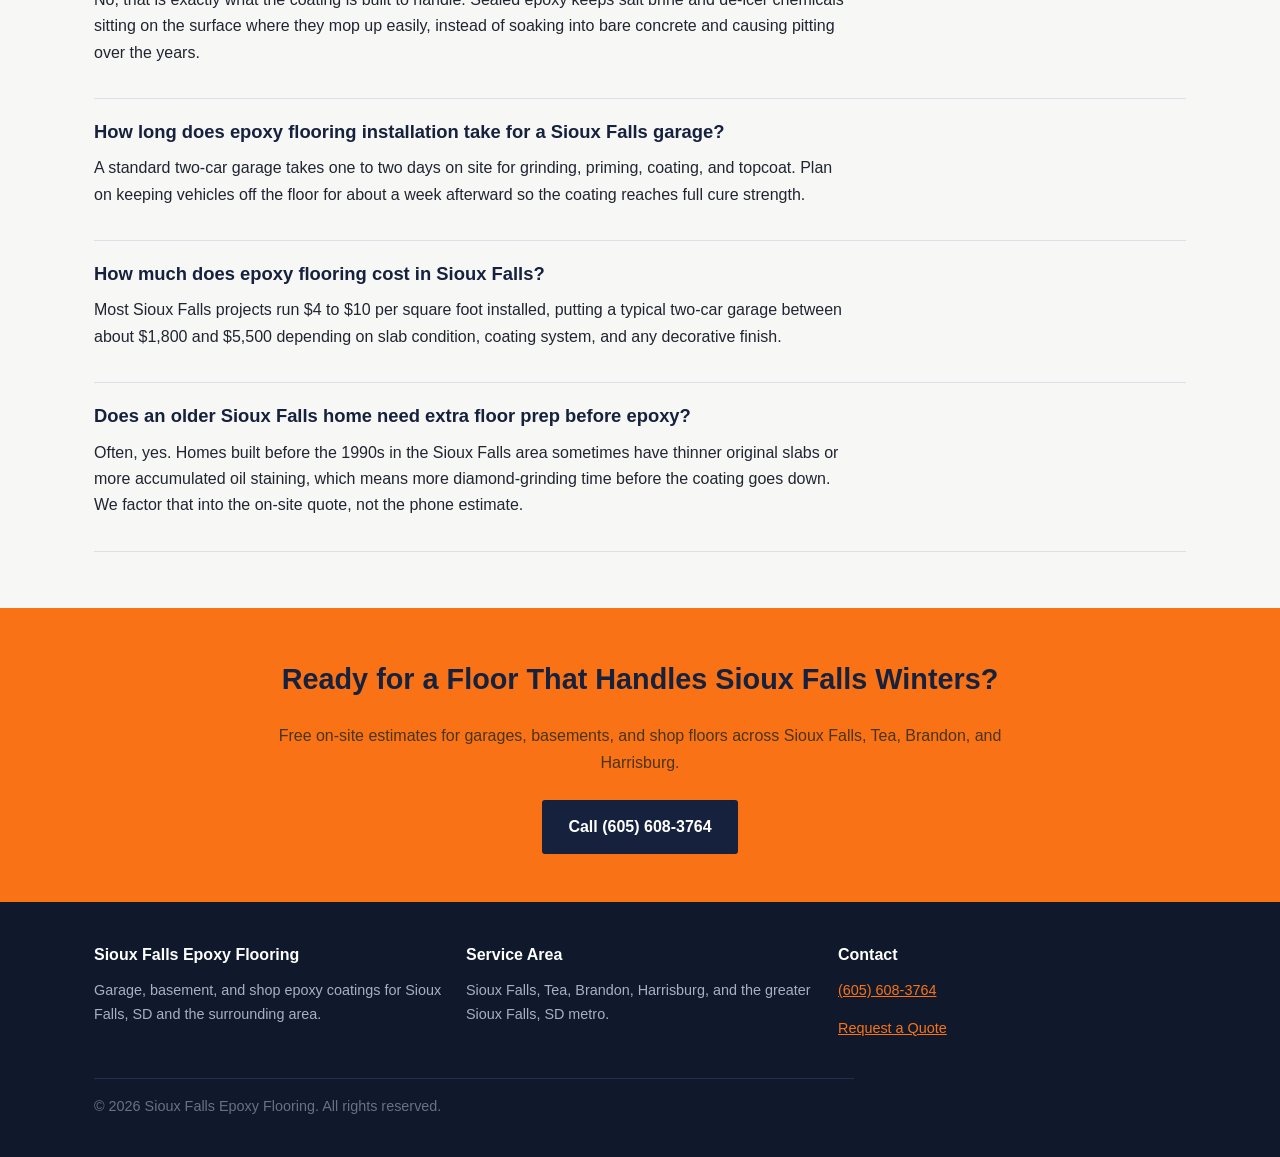
==== commit d4d5b8c0: "Add link to epoxy flooring in paragraph" ====
--- a/index.html
+++ b/index.html
@@ -181,7 +181,7 @@
 <section class="alt">
   <div class="container">
     <h2>Is Epoxy Flooring Right for You?</h2>
-    <p>Epoxy flooring makes sense if you park vehicles in the garage through Sioux Falls winters, deal with salt and slush tracked in for months at a time, or want a basement or shop floor that resists moisture, stains, and daily wear without constant upkeep.</p>
+    <p><a href="https://proepoxyflooringgreatfalls.com/">Epoxy flooring</a> makes sense if you park vehicles in the garage through Sioux Falls winters, deal with salt and slush tracked in for months at a time, or want a basement or shop floor that resists moisture, stains, and daily wear without constant upkeep.</p>
     <p>It is probably not the right move yet if your slab has major structural cracking, active settling, or a standing water problem, since those need a concrete contractor before any coating goes down. It also is not worth rushing if you plan to sell within a few months and are not adding it specifically for resale appeal, since the garage still needs a full day or two of clear access.</p>
     <div class="hero-ctas">
       <a href="tel:+16056083764" class="btn-primary">Call (605) 608-3764 for a Free Quote</a>
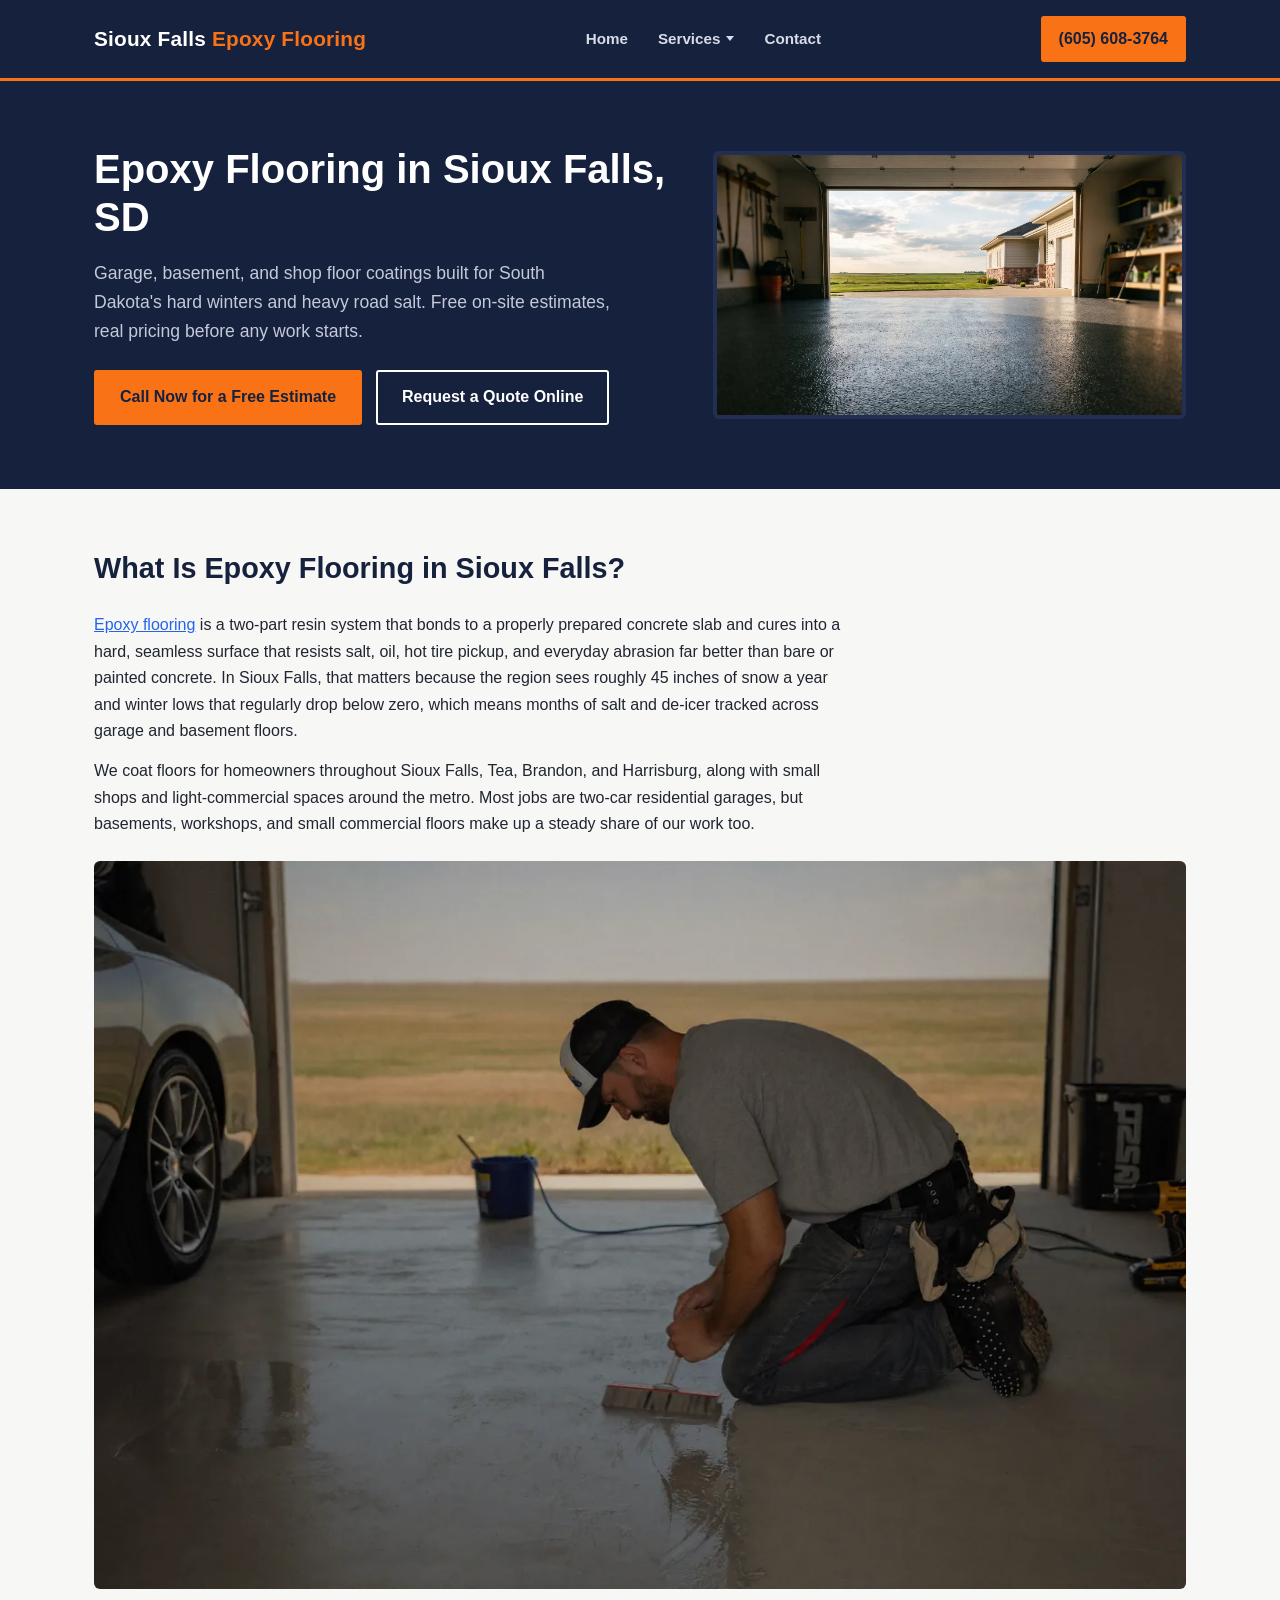
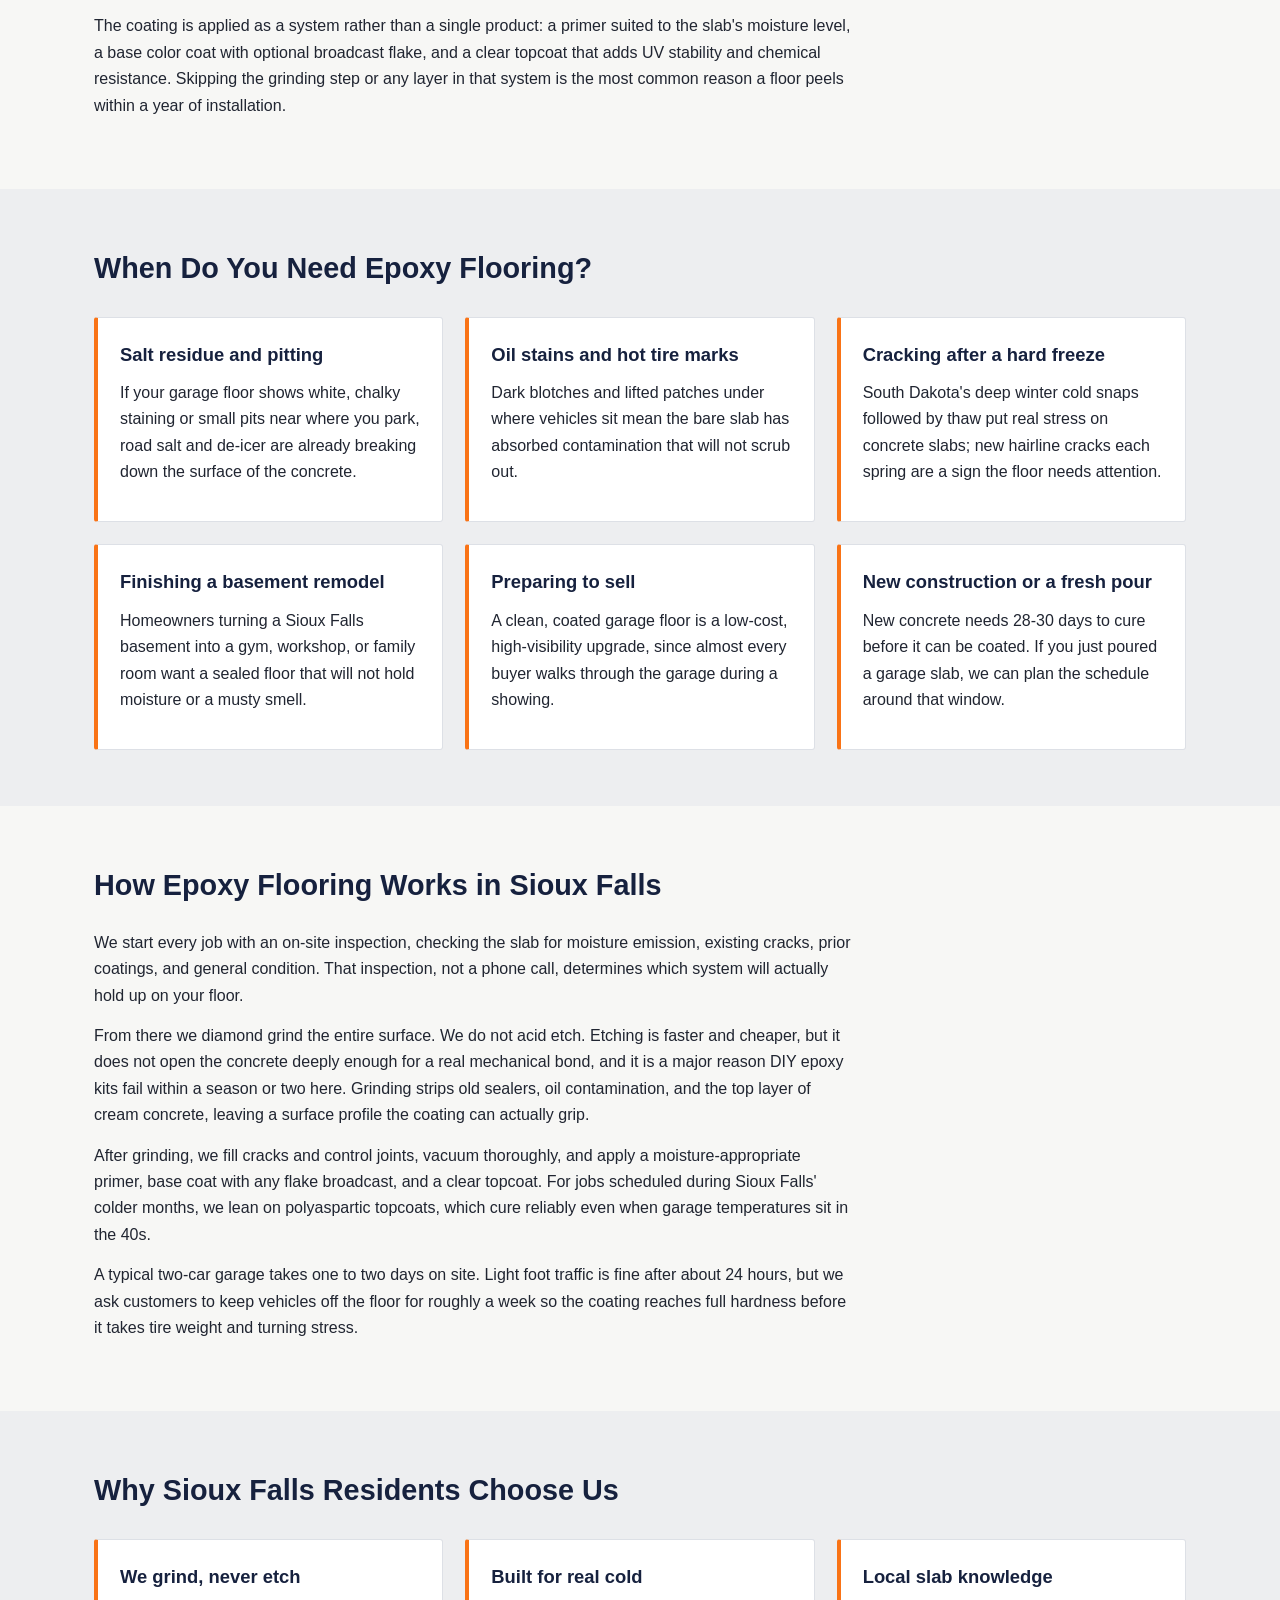
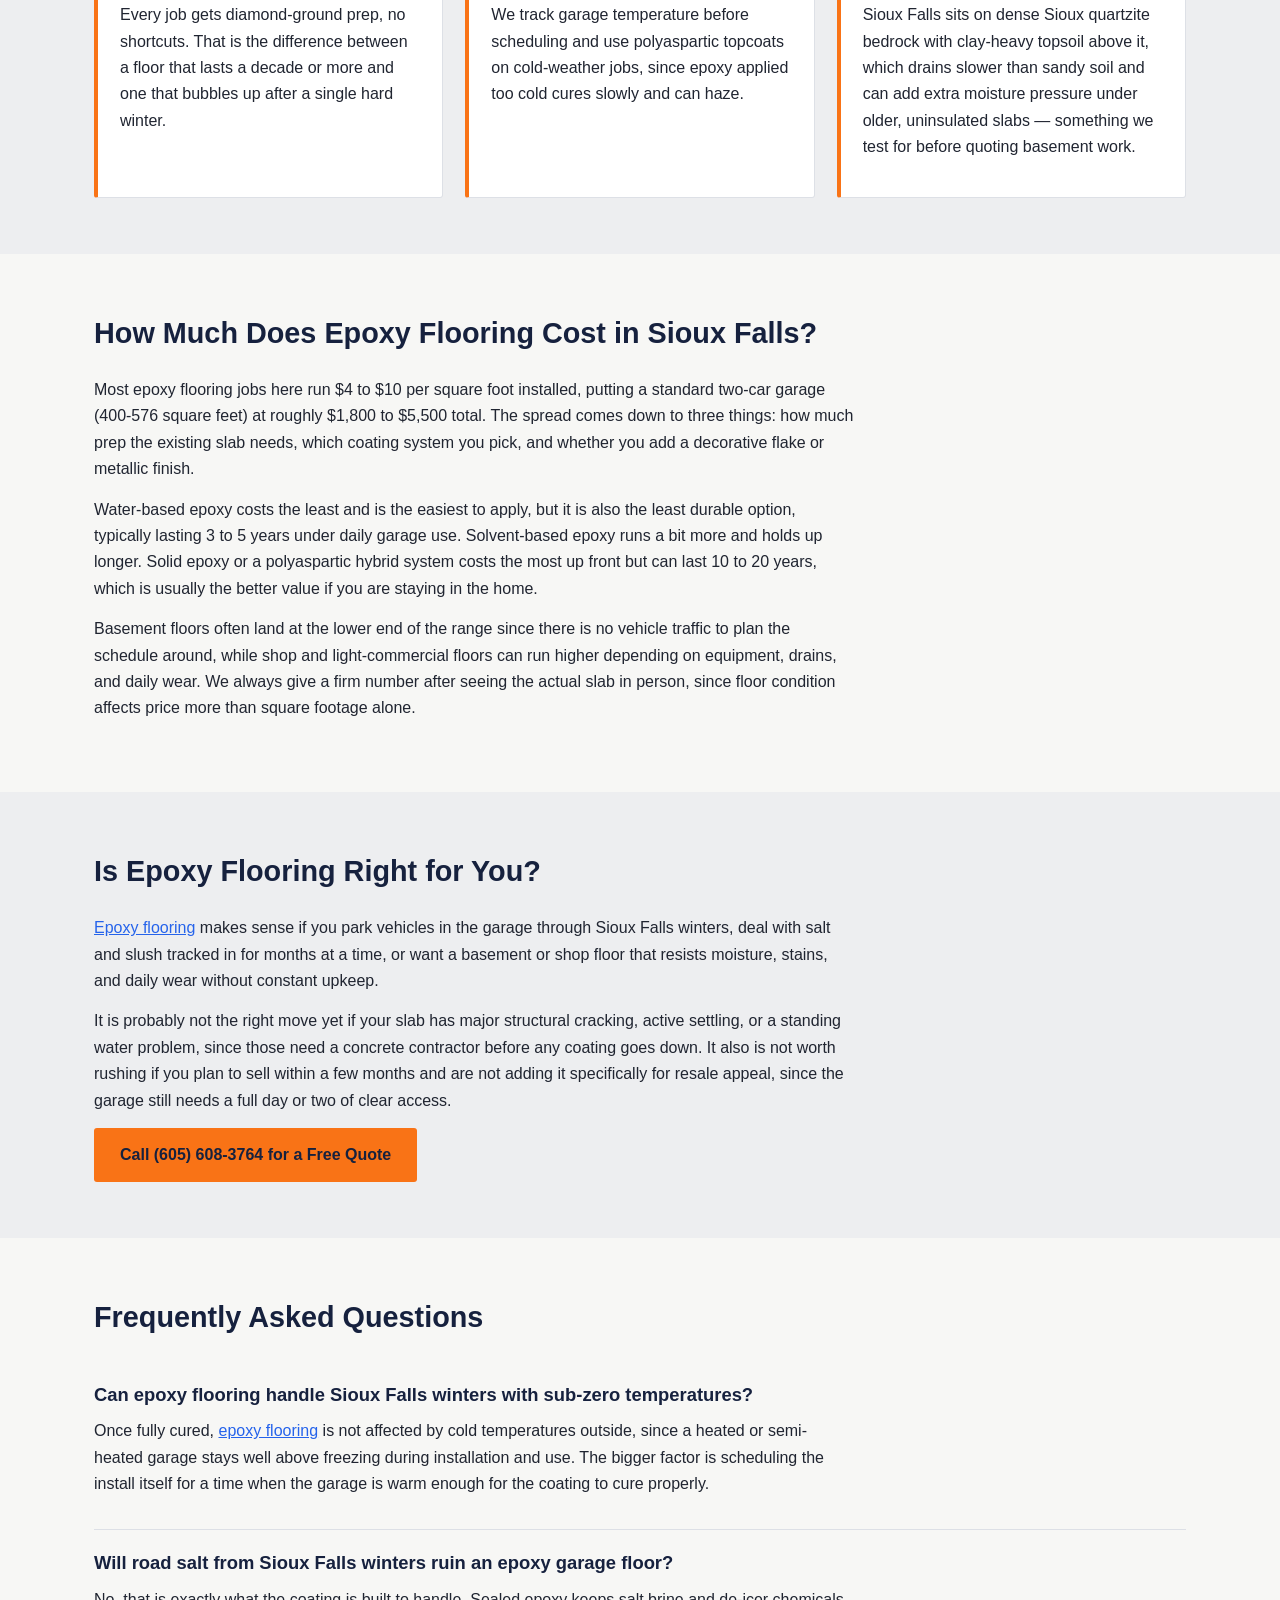
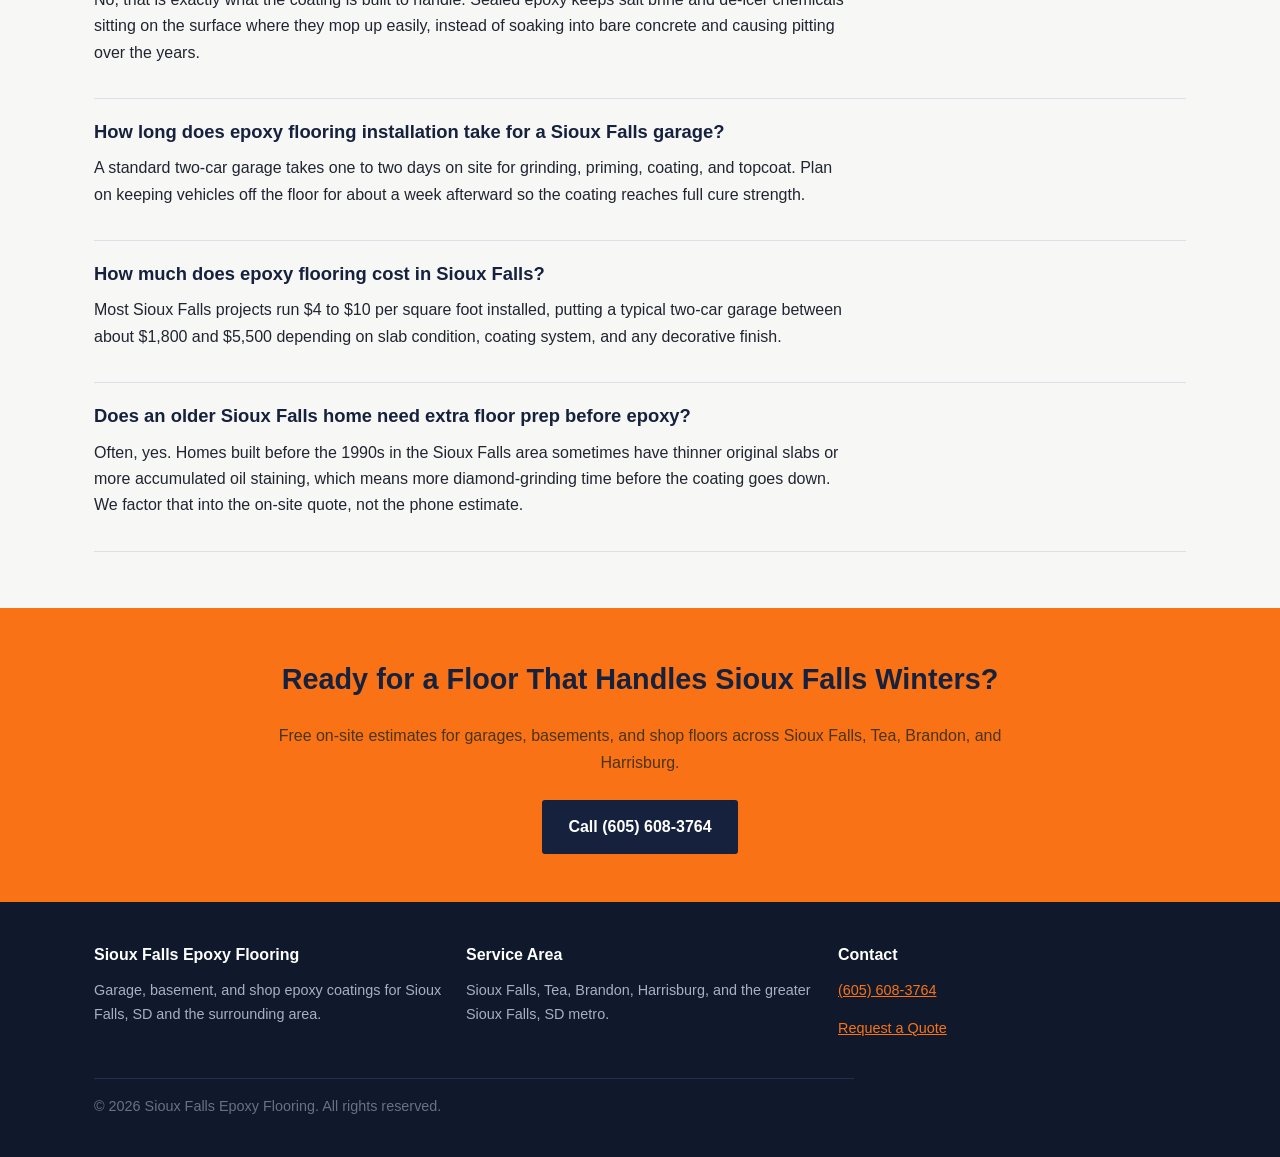
==== commit b0273112: "Add backlink to epoxyflooringalbanywa.com (circle #253a)" ====
--- a/index.html
+++ b/index.html
@@ -195,7 +195,7 @@
 
     <div class="faq-item">
       <h3>Can epoxy flooring handle Sioux Falls winters with sub-zero temperatures?</h3>
-      <p>Once fully cured, epoxy flooring is not affected by cold temperatures outside, since a heated or semi-heated garage stays well above freezing during installation and use. The bigger factor is scheduling the install itself for a time when the garage is warm enough for the coating to cure properly.</p>
+      <p>Once fully cured, <a href="https://www.epoxyflooringalbanywa.com/">epoxy flooring</a> is not affected by cold temperatures outside, since a heated or semi-heated garage stays well above freezing during installation and use. The bigger factor is scheduling the install itself for a time when the garage is warm enough for the coating to cure properly.</p>
     </div>
 
     <div class="faq-item">
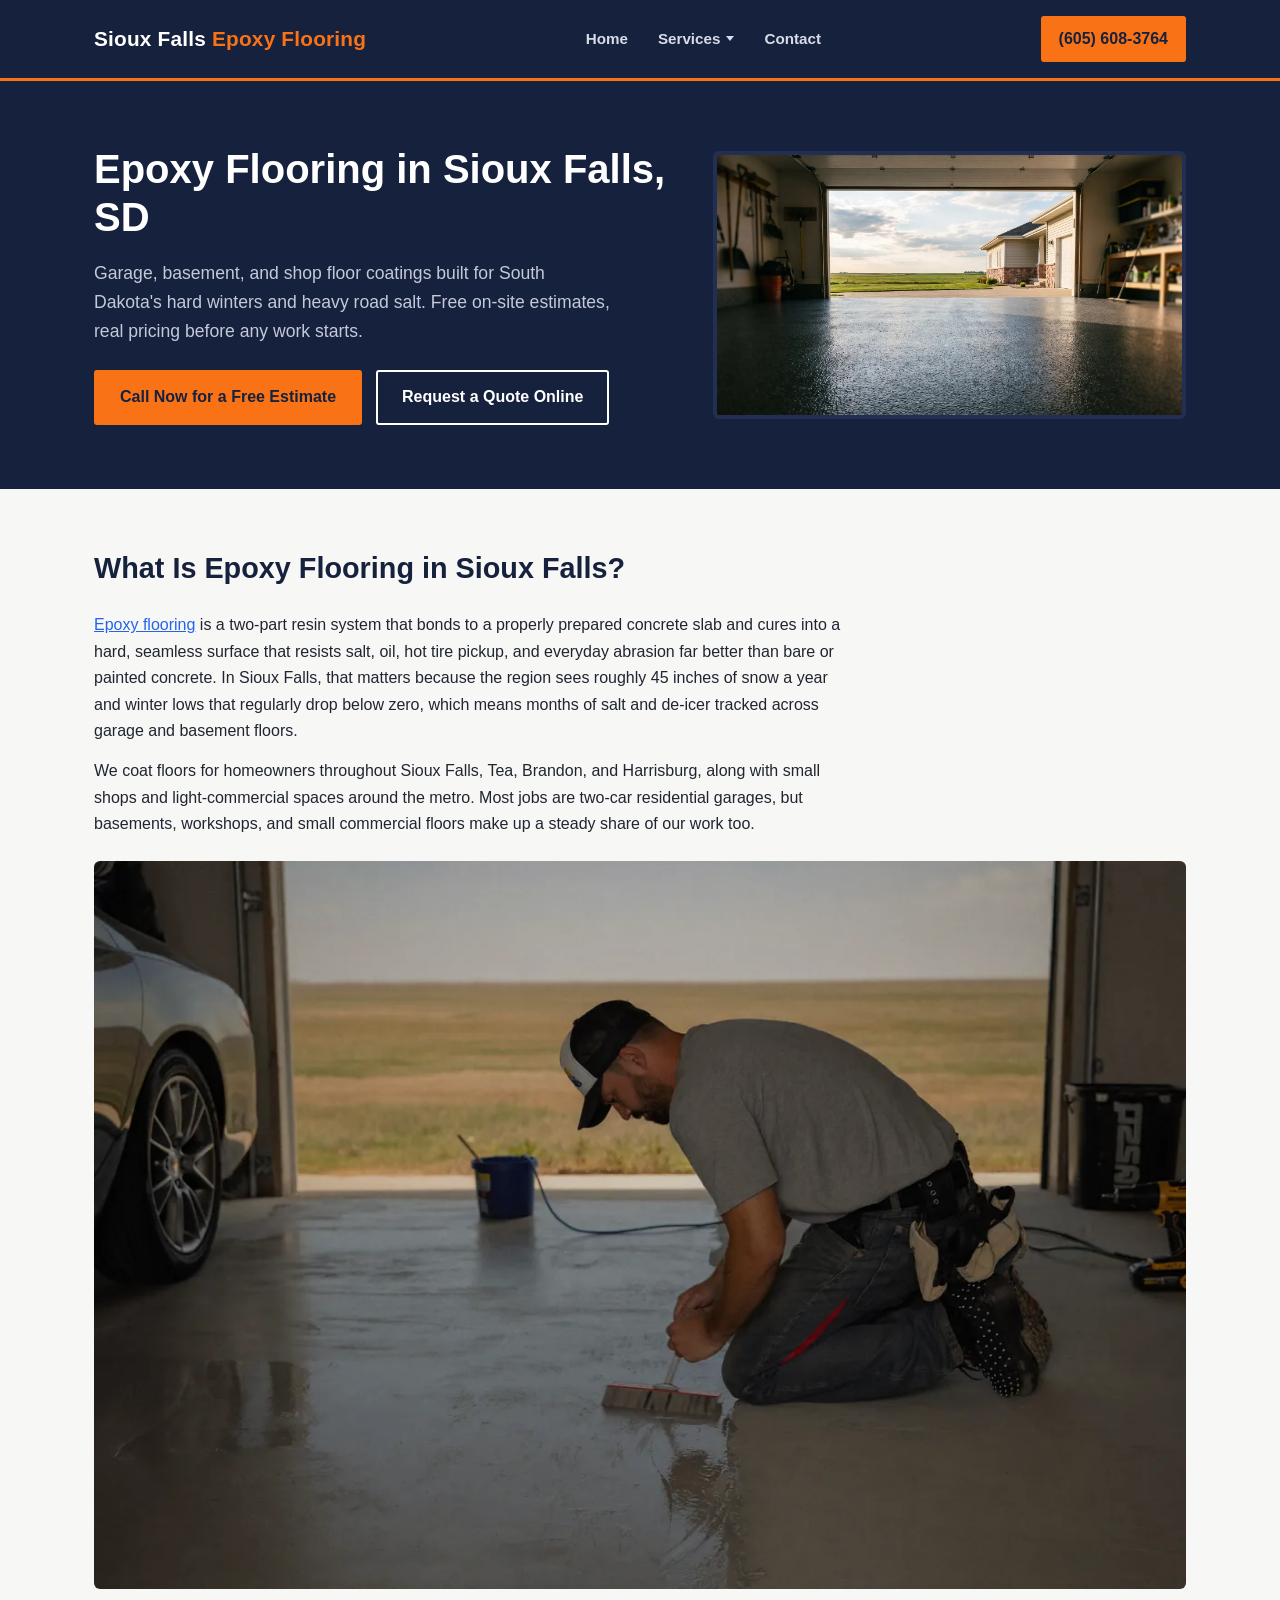
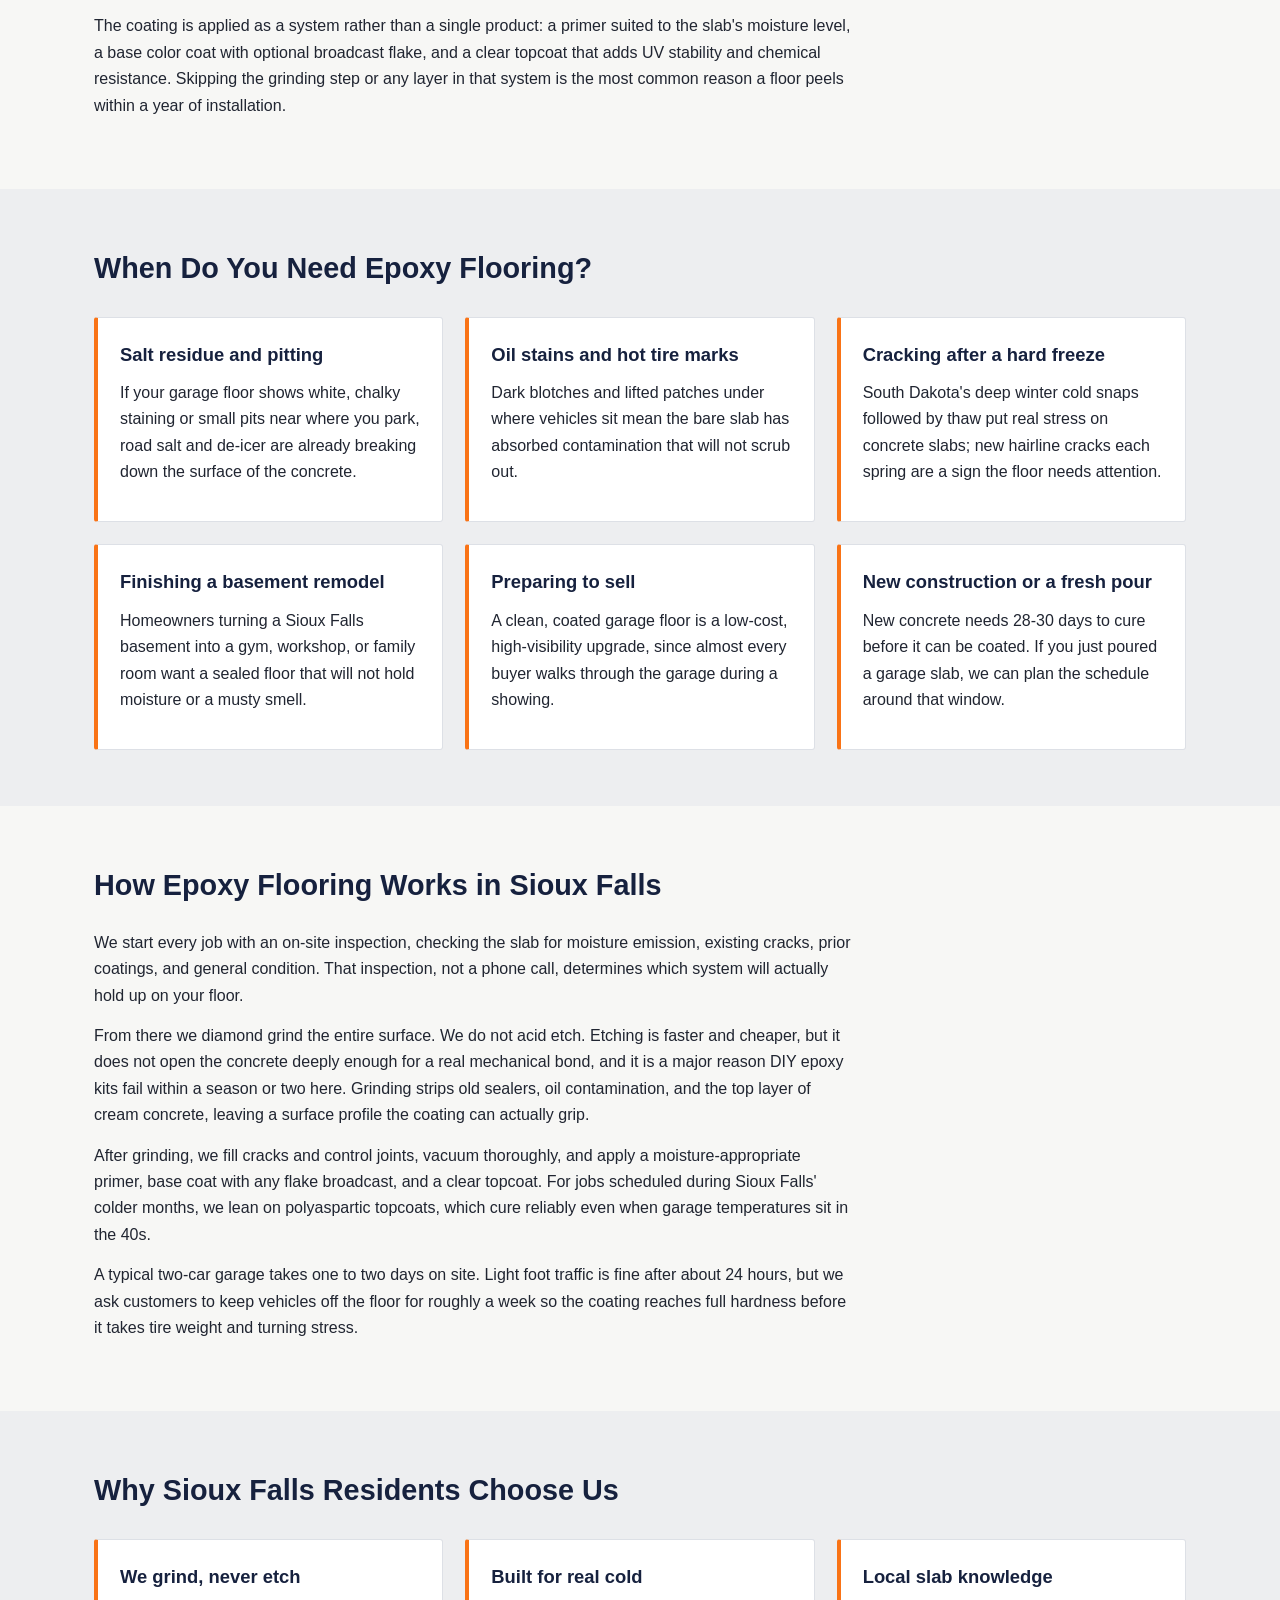
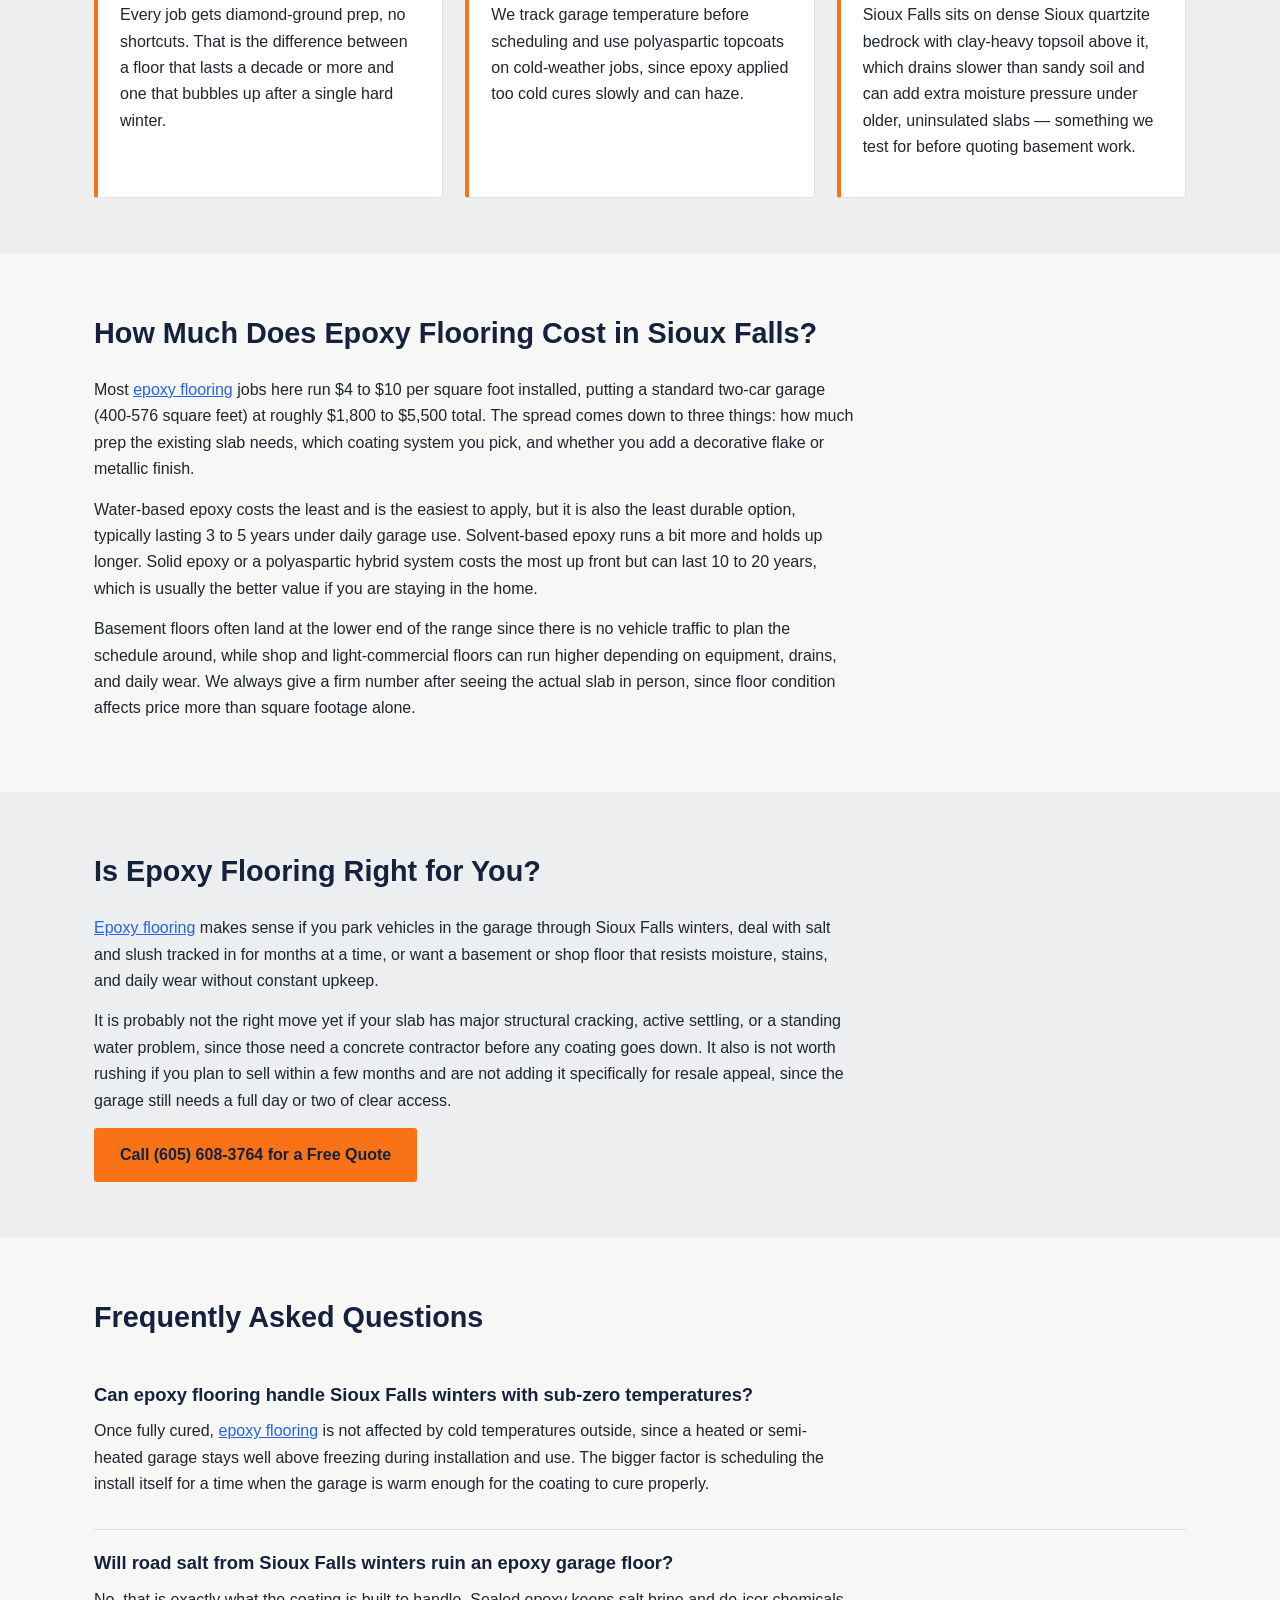
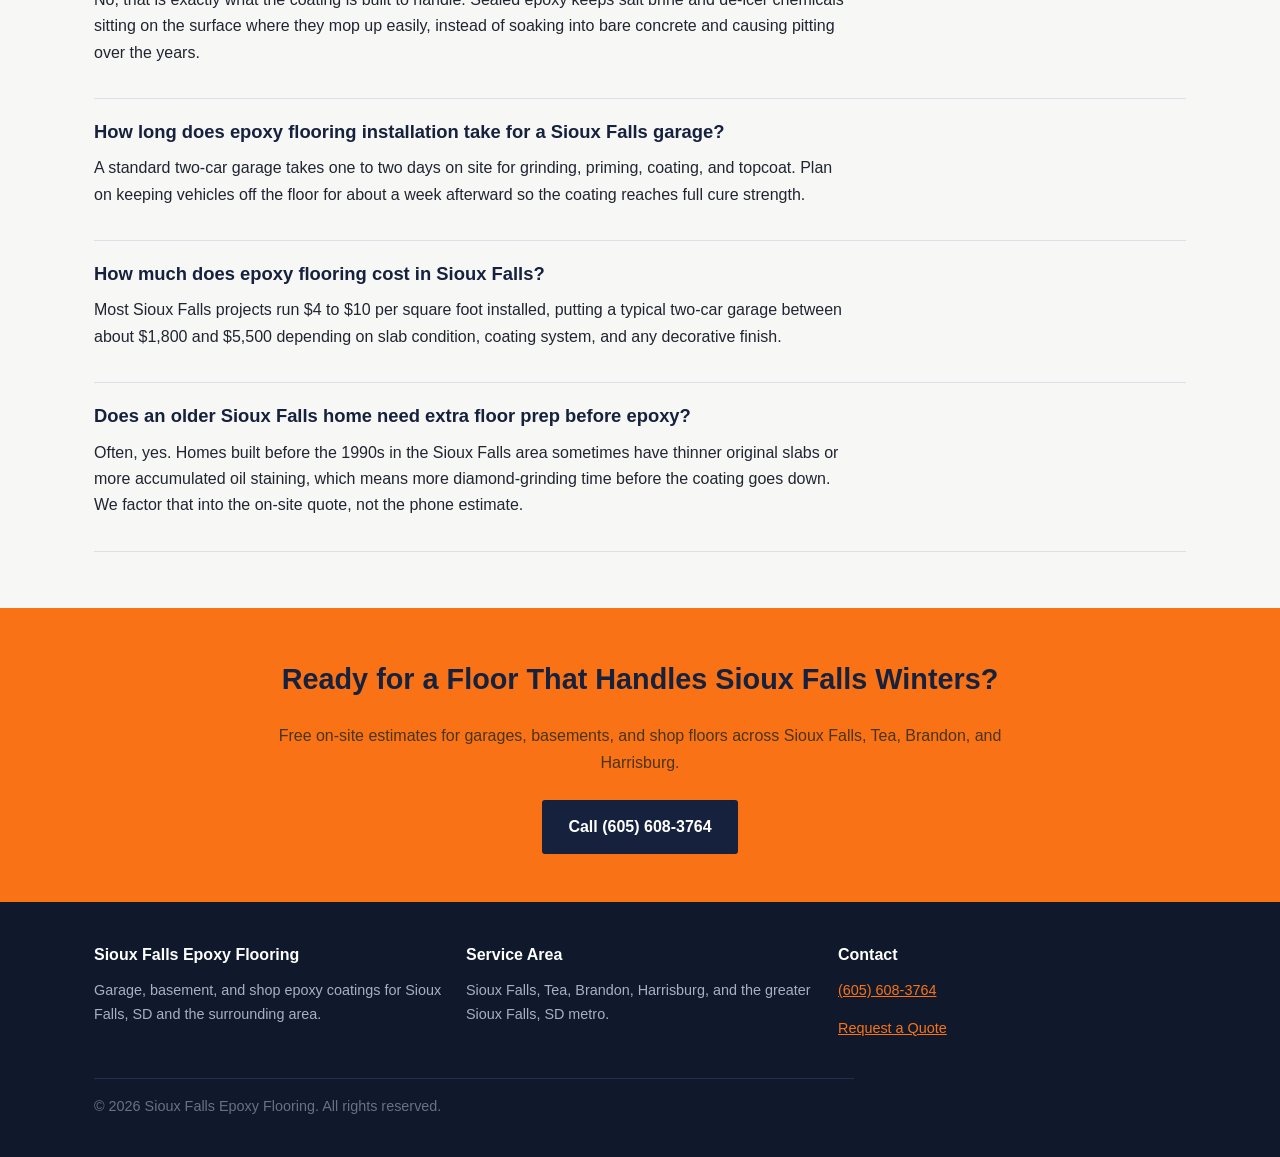
==== commit 8707d724: "Add backlink to epoxyflooringhuntington.com (circle #309)" ====
--- a/index.html
+++ b/index.html
@@ -172,7 +172,7 @@
 <section>
   <div class="container">
     <h2>How Much Does Epoxy Flooring Cost in Sioux Falls?</h2>
-    <p>Most epoxy flooring jobs here run $4 to $10 per square foot installed, putting a standard two-car garage (400-576 square feet) at roughly $1,800 to $5,500 total. The spread comes down to three things: how much prep the existing slab needs, which coating system you pick, and whether you add a decorative flake or metallic finish.</p>
+    <p>Most <a href="https://epoxyflooringhuntington.com/">epoxy flooring</a> jobs here run $4 to $10 per square foot installed, putting a standard two-car garage (400-576 square feet) at roughly $1,800 to $5,500 total. The spread comes down to three things: how much prep the existing slab needs, which coating system you pick, and whether you add a decorative flake or metallic finish.</p>
     <p>Water-based epoxy costs the least and is the easiest to apply, but it is also the least durable option, typically lasting 3 to 5 years under daily garage use. Solvent-based epoxy runs a bit more and holds up longer. Solid epoxy or a polyaspartic hybrid system costs the most up front but can last 10 to 20 years, which is usually the better value if you are staying in the home.</p>
     <p>Basement floors often land at the lower end of the range since there is no vehicle traffic to plan the schedule around, while shop and light-commercial floors can run higher depending on equipment, drains, and daily wear. We always give a firm number after seeing the actual slab in person, since floor condition affects price more than square footage alone.</p>
   </div>
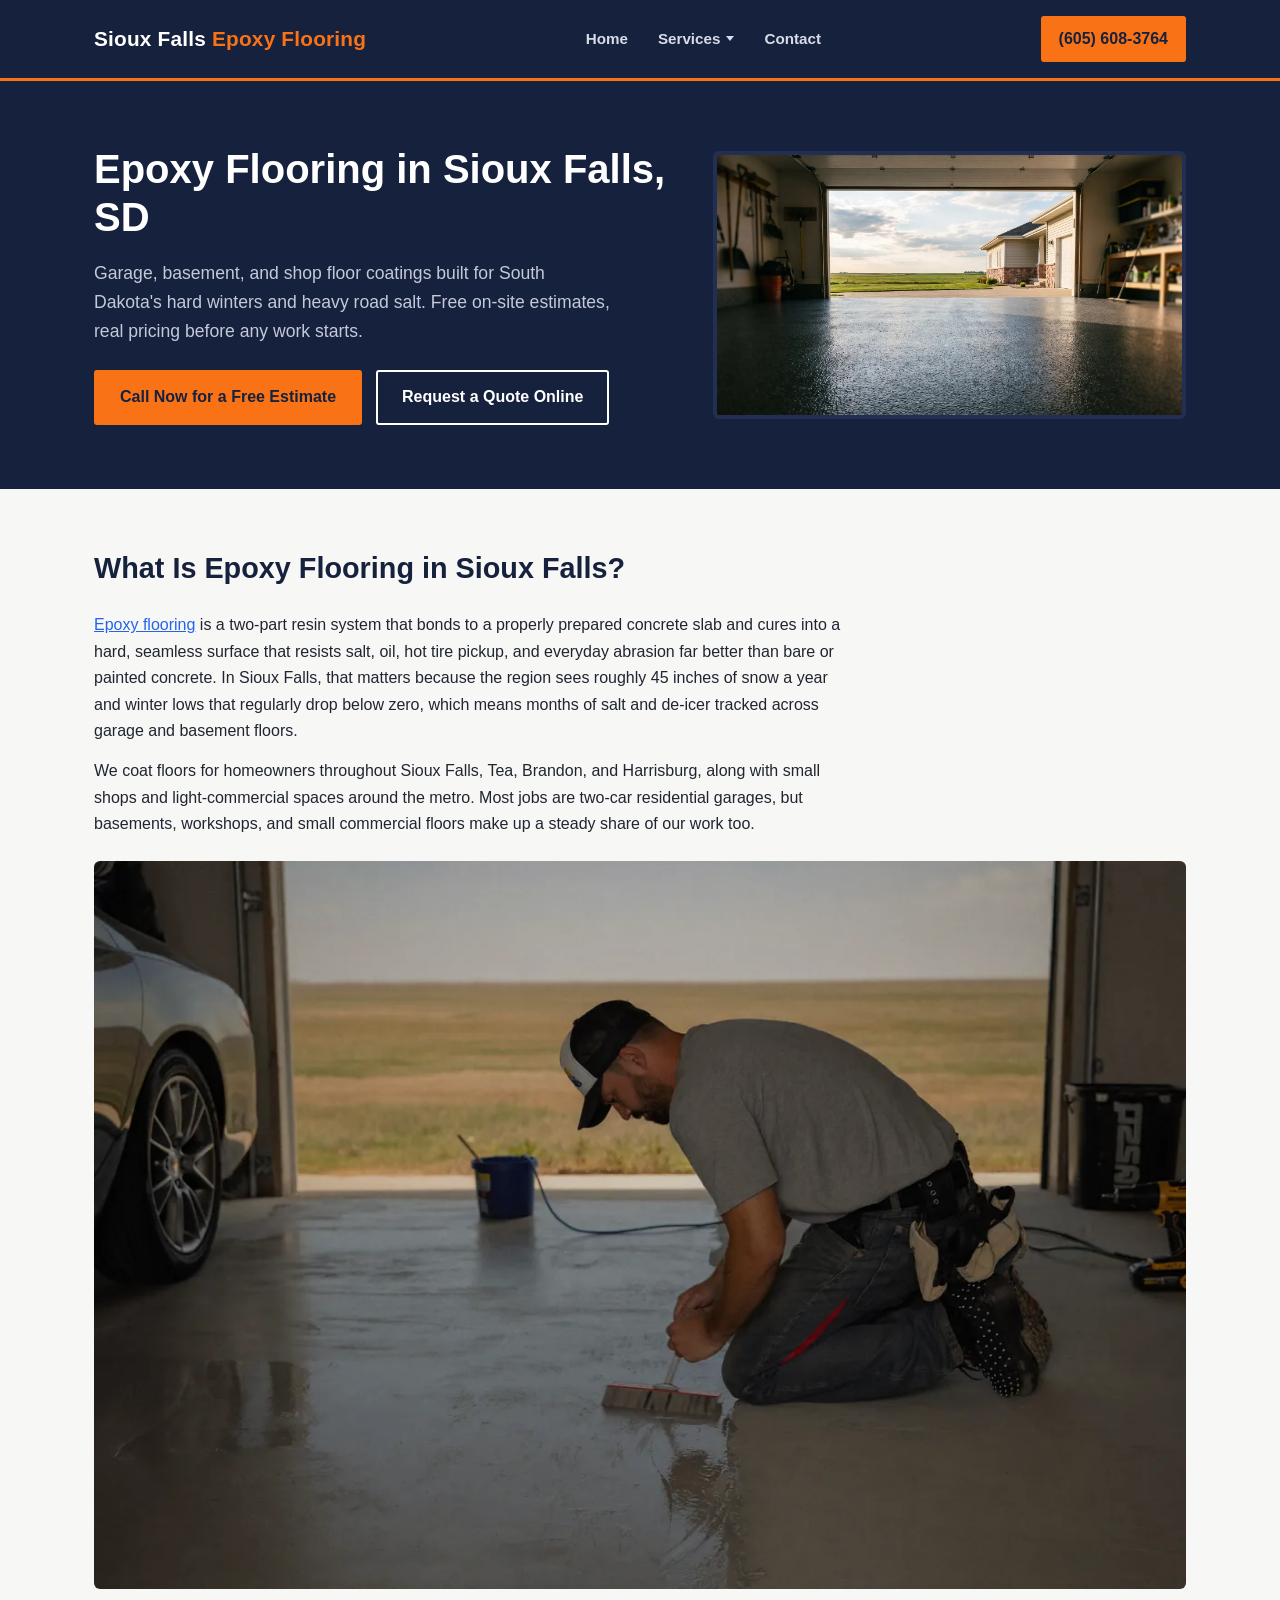
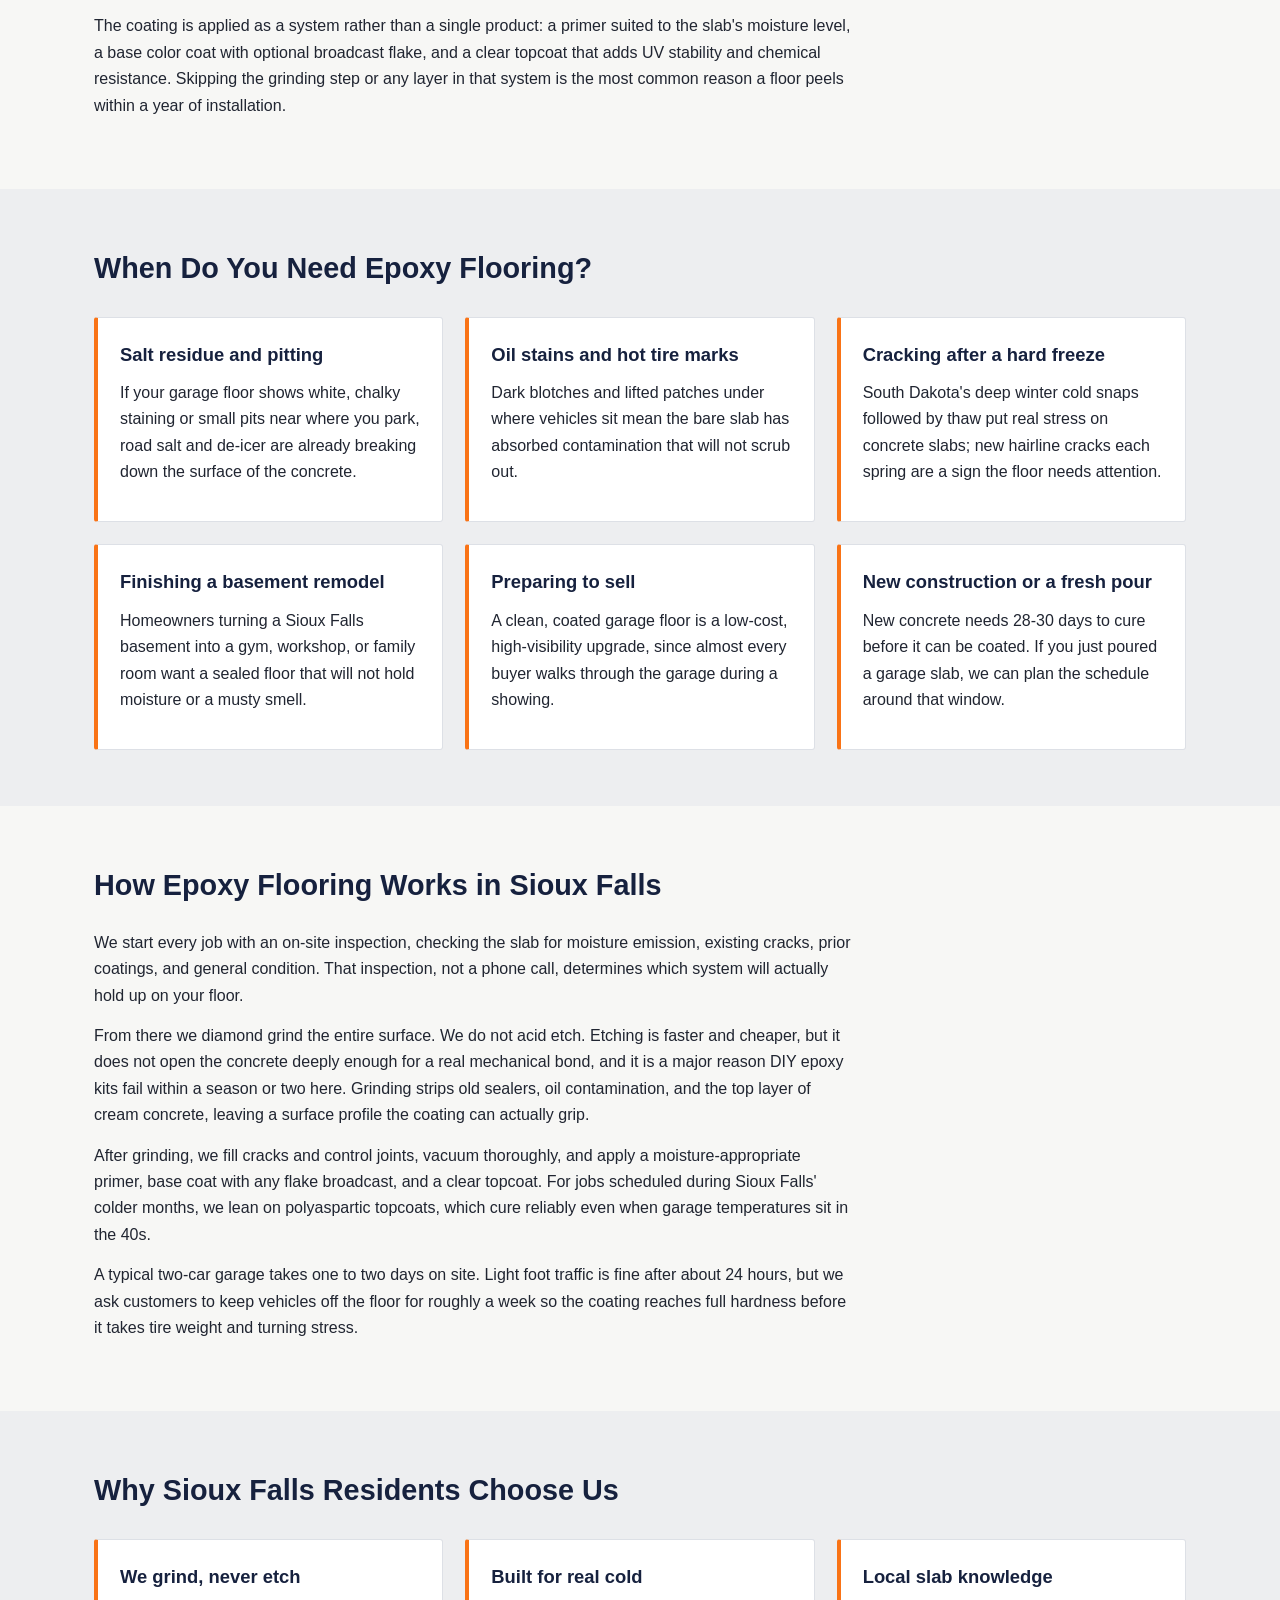
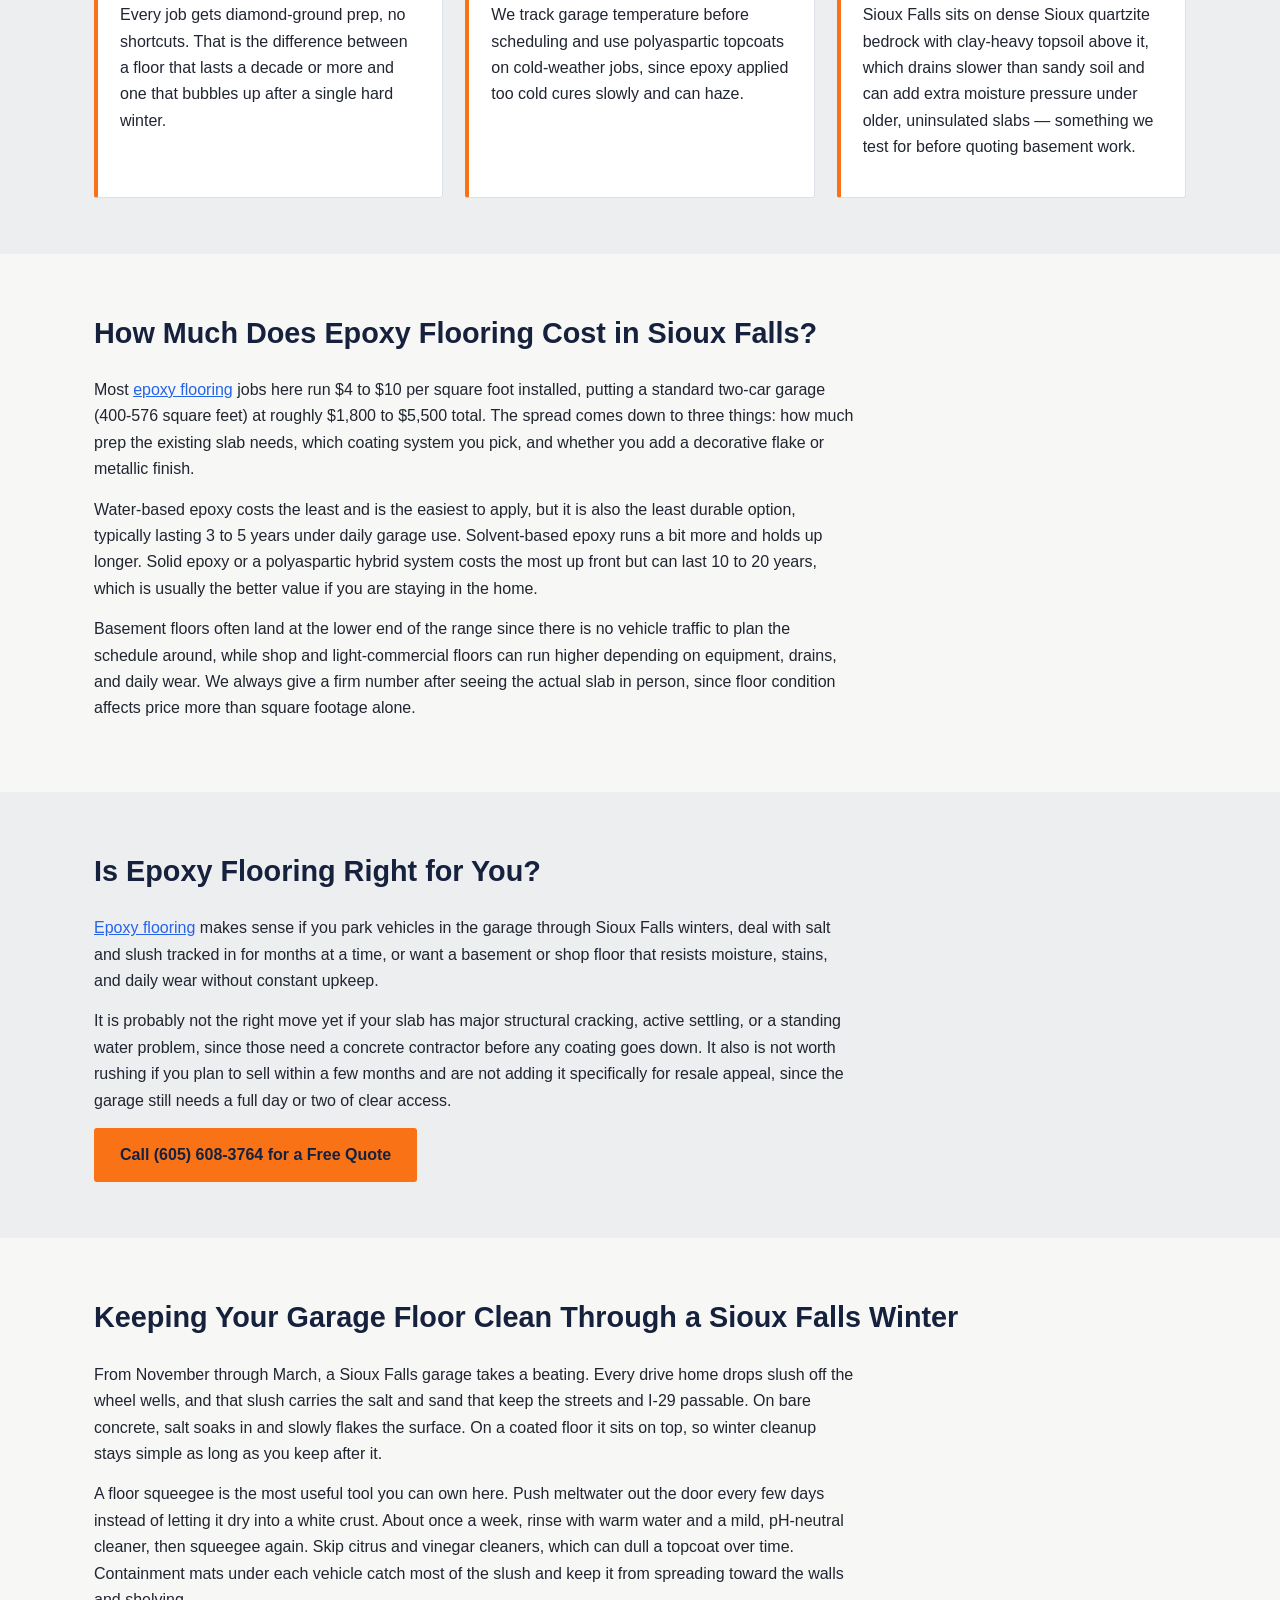
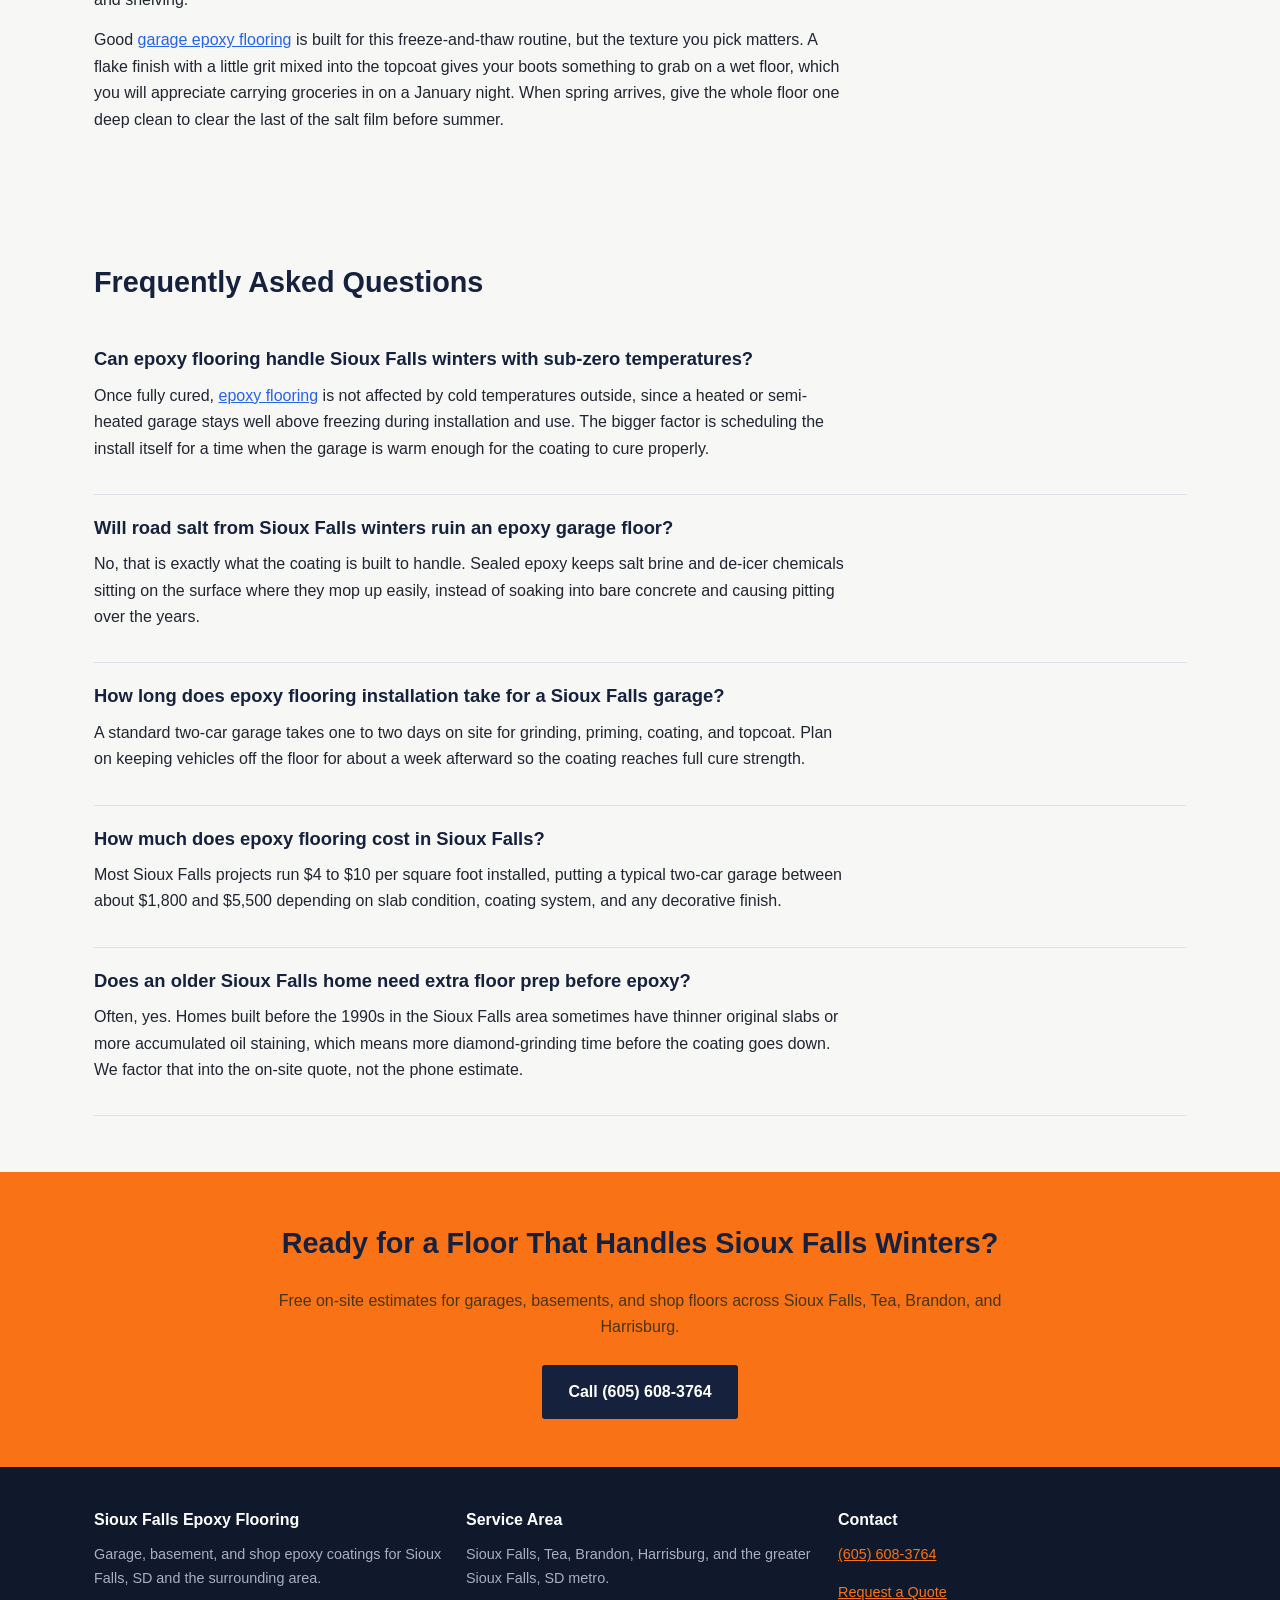
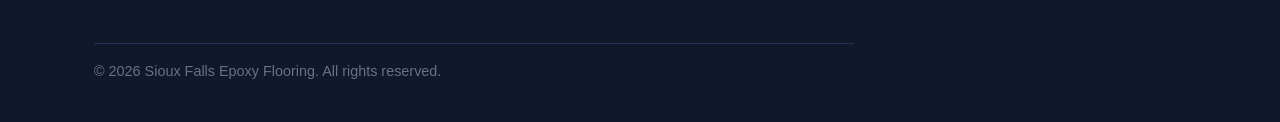
==== commit 4f9b0d6f: "Add backlink to epoxyflooringparkville.com (circle #298)" ====
--- a/index.html
+++ b/index.html
@@ -191,6 +191,15 @@
 
 <section>
   <div class="container">
+    <h2>Keeping Your Garage Floor Clean Through a Sioux Falls Winter</h2>
+    <p>From November through March, a Sioux Falls garage takes a beating. Every drive home drops slush off the wheel wells, and that slush carries the salt and sand that keep the streets and I-29 passable. On bare concrete, salt soaks in and slowly flakes the surface. On a coated floor it sits on top, so winter cleanup stays simple as long as you keep after it.</p>
+    <p>A floor squeegee is the most useful tool you can own here. Push meltwater out the door every few days instead of letting it dry into a white crust. About once a week, rinse with warm water and a mild, pH-neutral cleaner, then squeegee again. Skip citrus and vinegar cleaners, which can dull a topcoat over time. Containment mats under each vehicle catch most of the slush and keep it from spreading toward the walls and shelving.</p>
+    <p>Good <a href="https://epoxyflooringparkville.com/">garage epoxy flooring</a> is built for this freeze-and-thaw routine, but the texture you pick matters. A flake finish with a little grit mixed into the topcoat gives your boots something to grab on a wet floor, which you will appreciate carrying groceries in on a January night. When spring arrives, give the whole floor one deep clean to clear the last of the salt film before summer.</p>
+  </div>
+</section>
+
+<section>
+  <div class="container">
     <h2>Frequently Asked Questions</h2>
 
     <div class="faq-item">
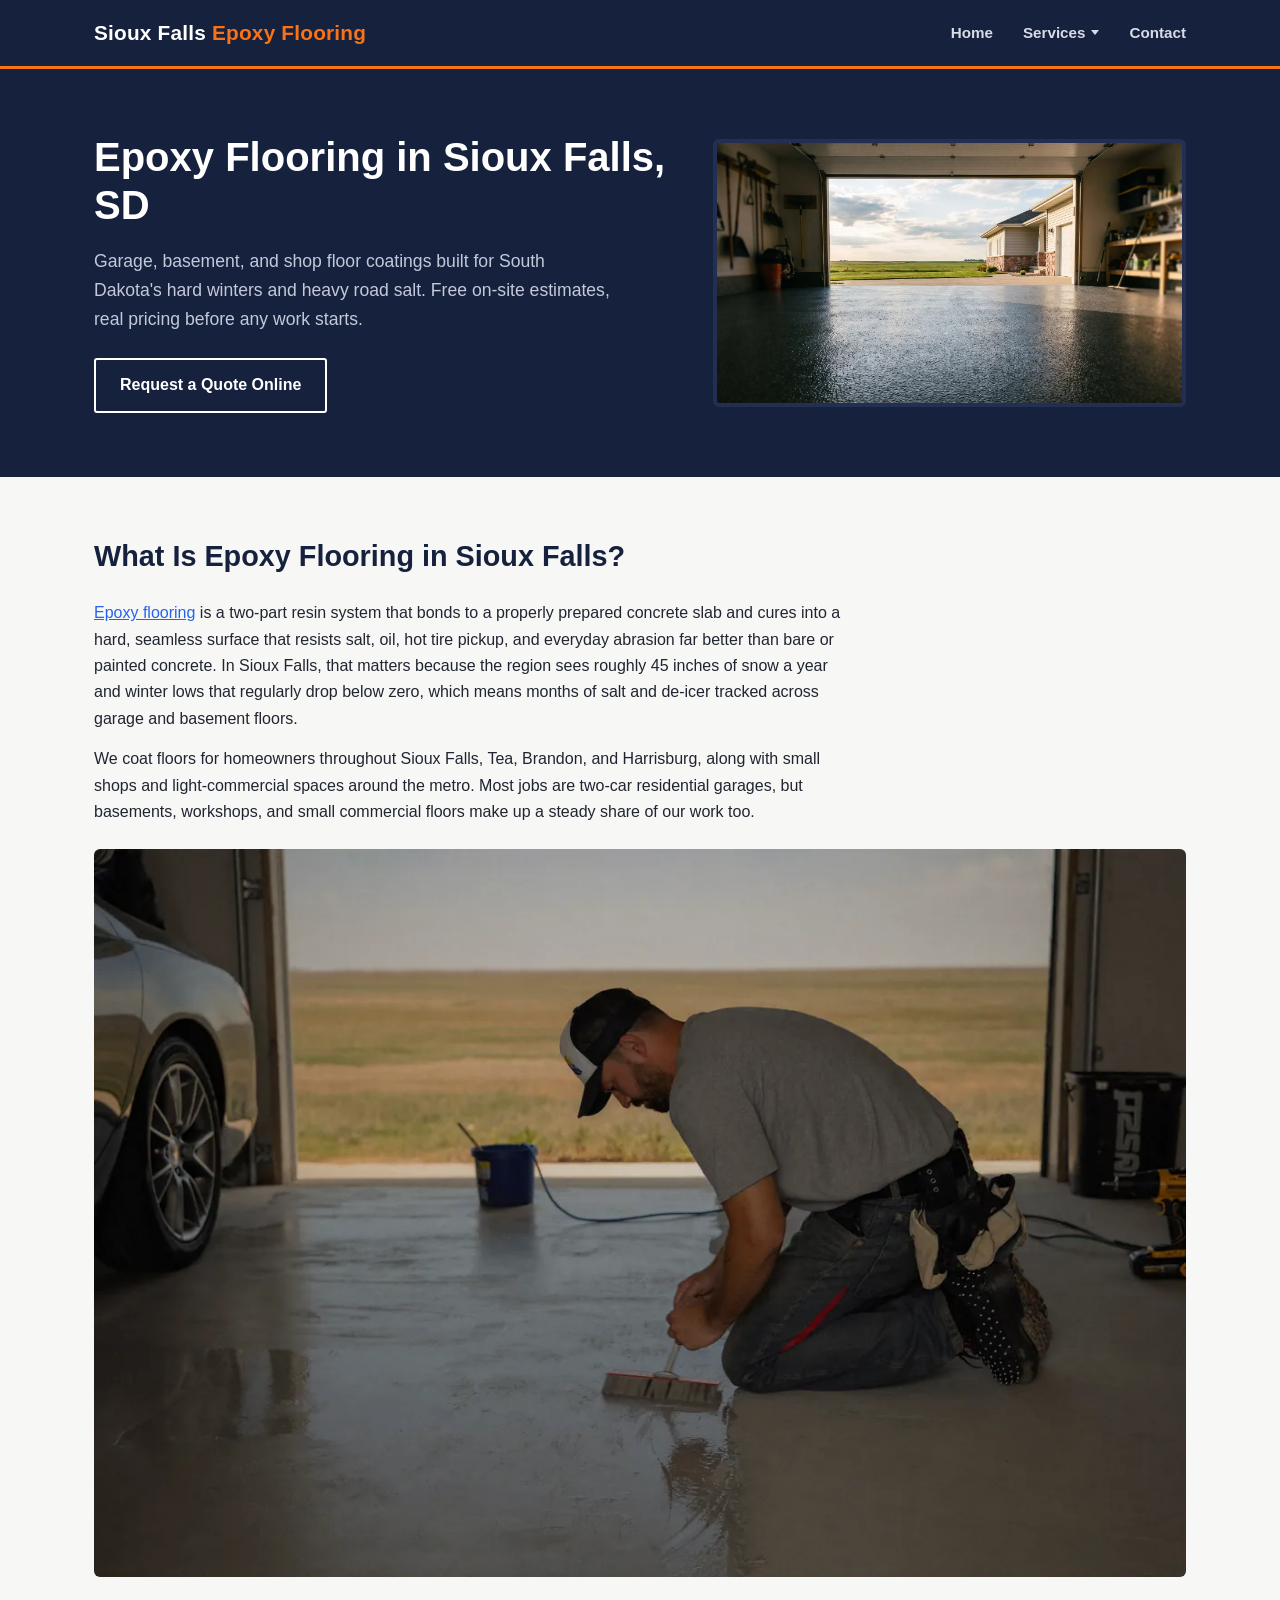
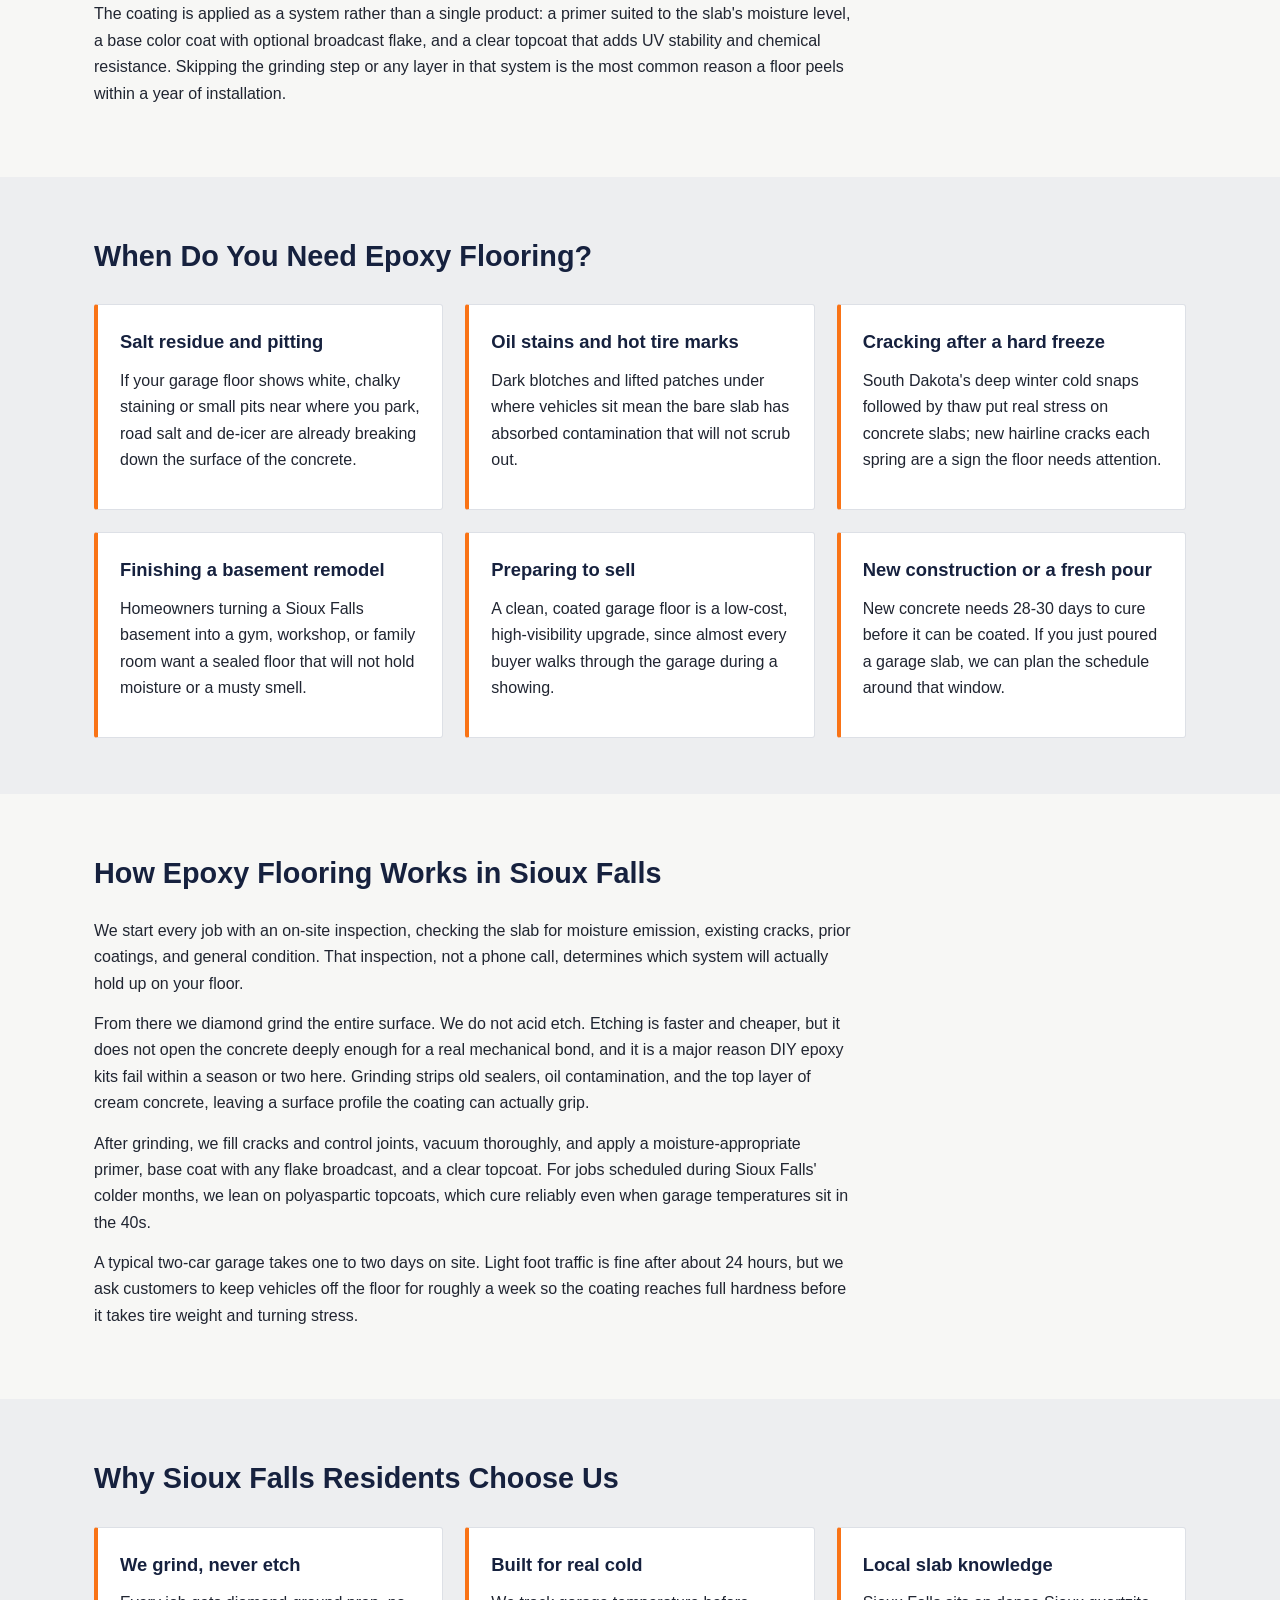
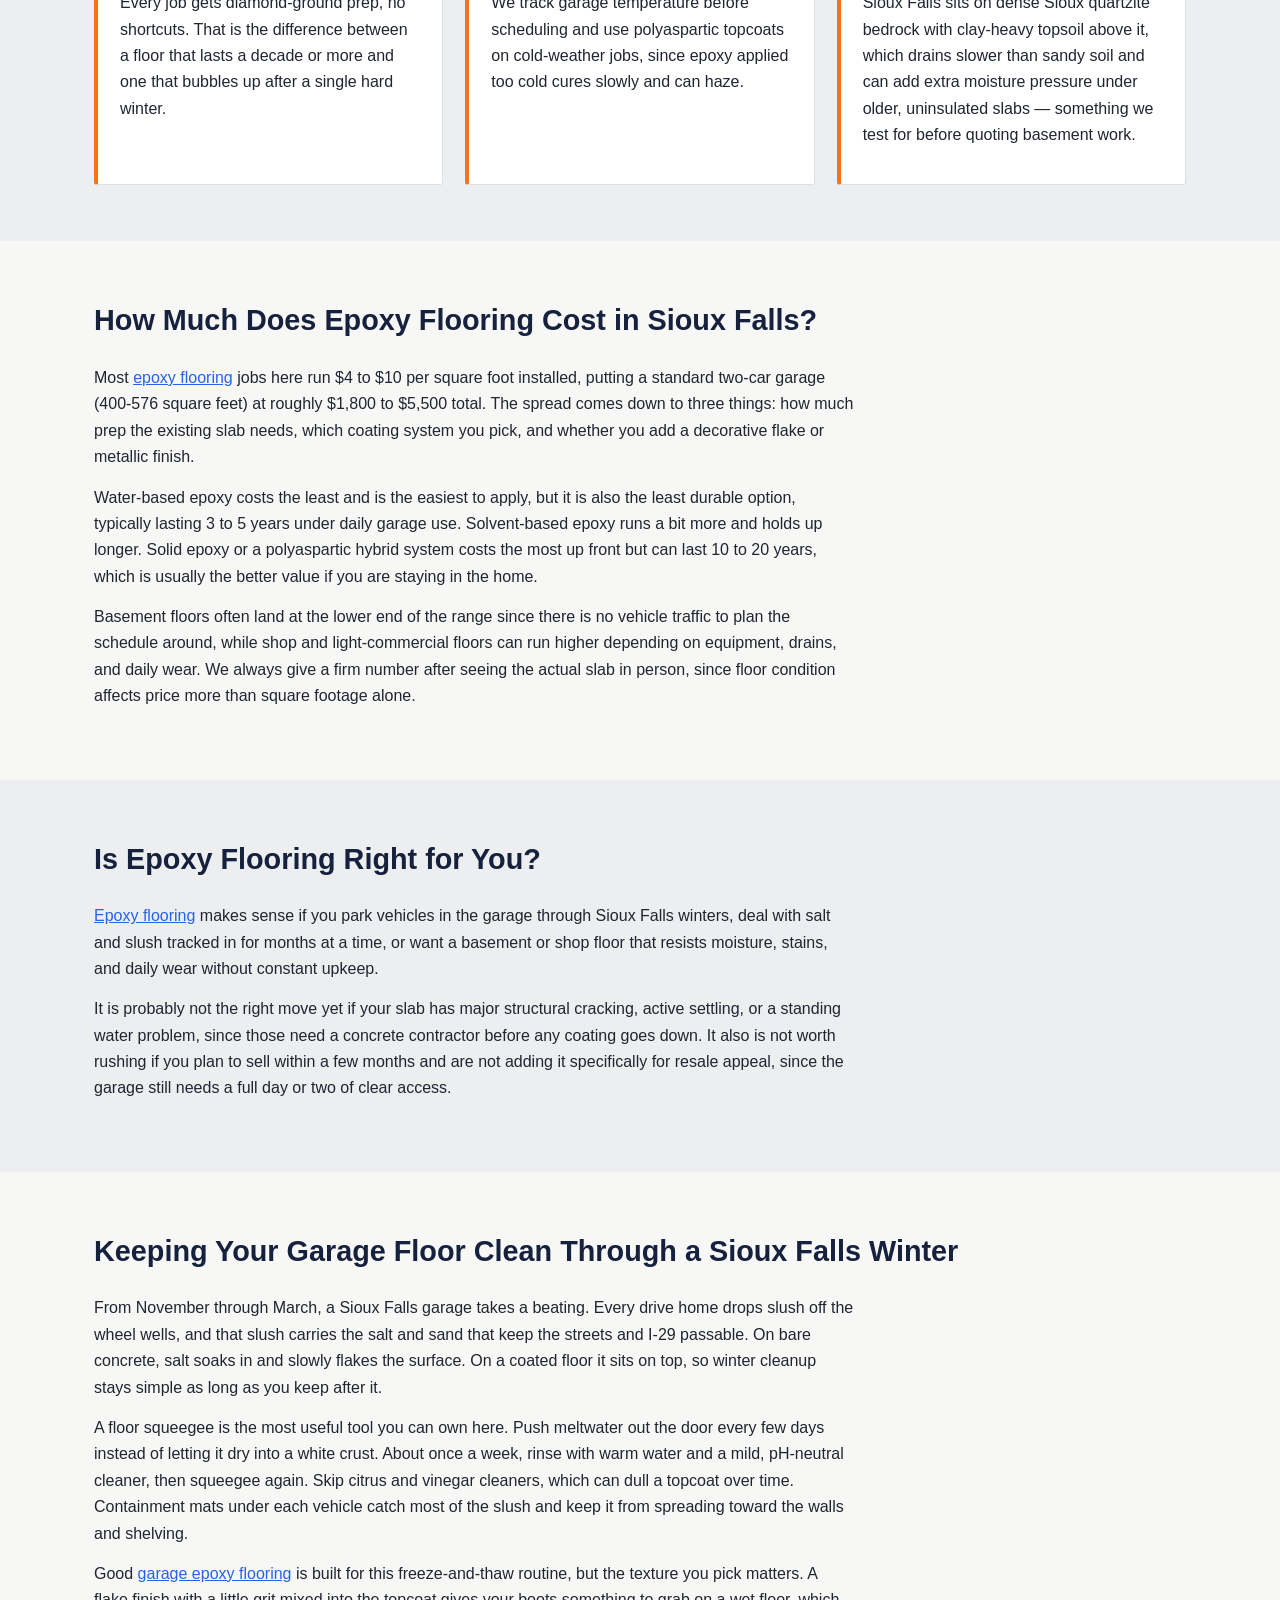
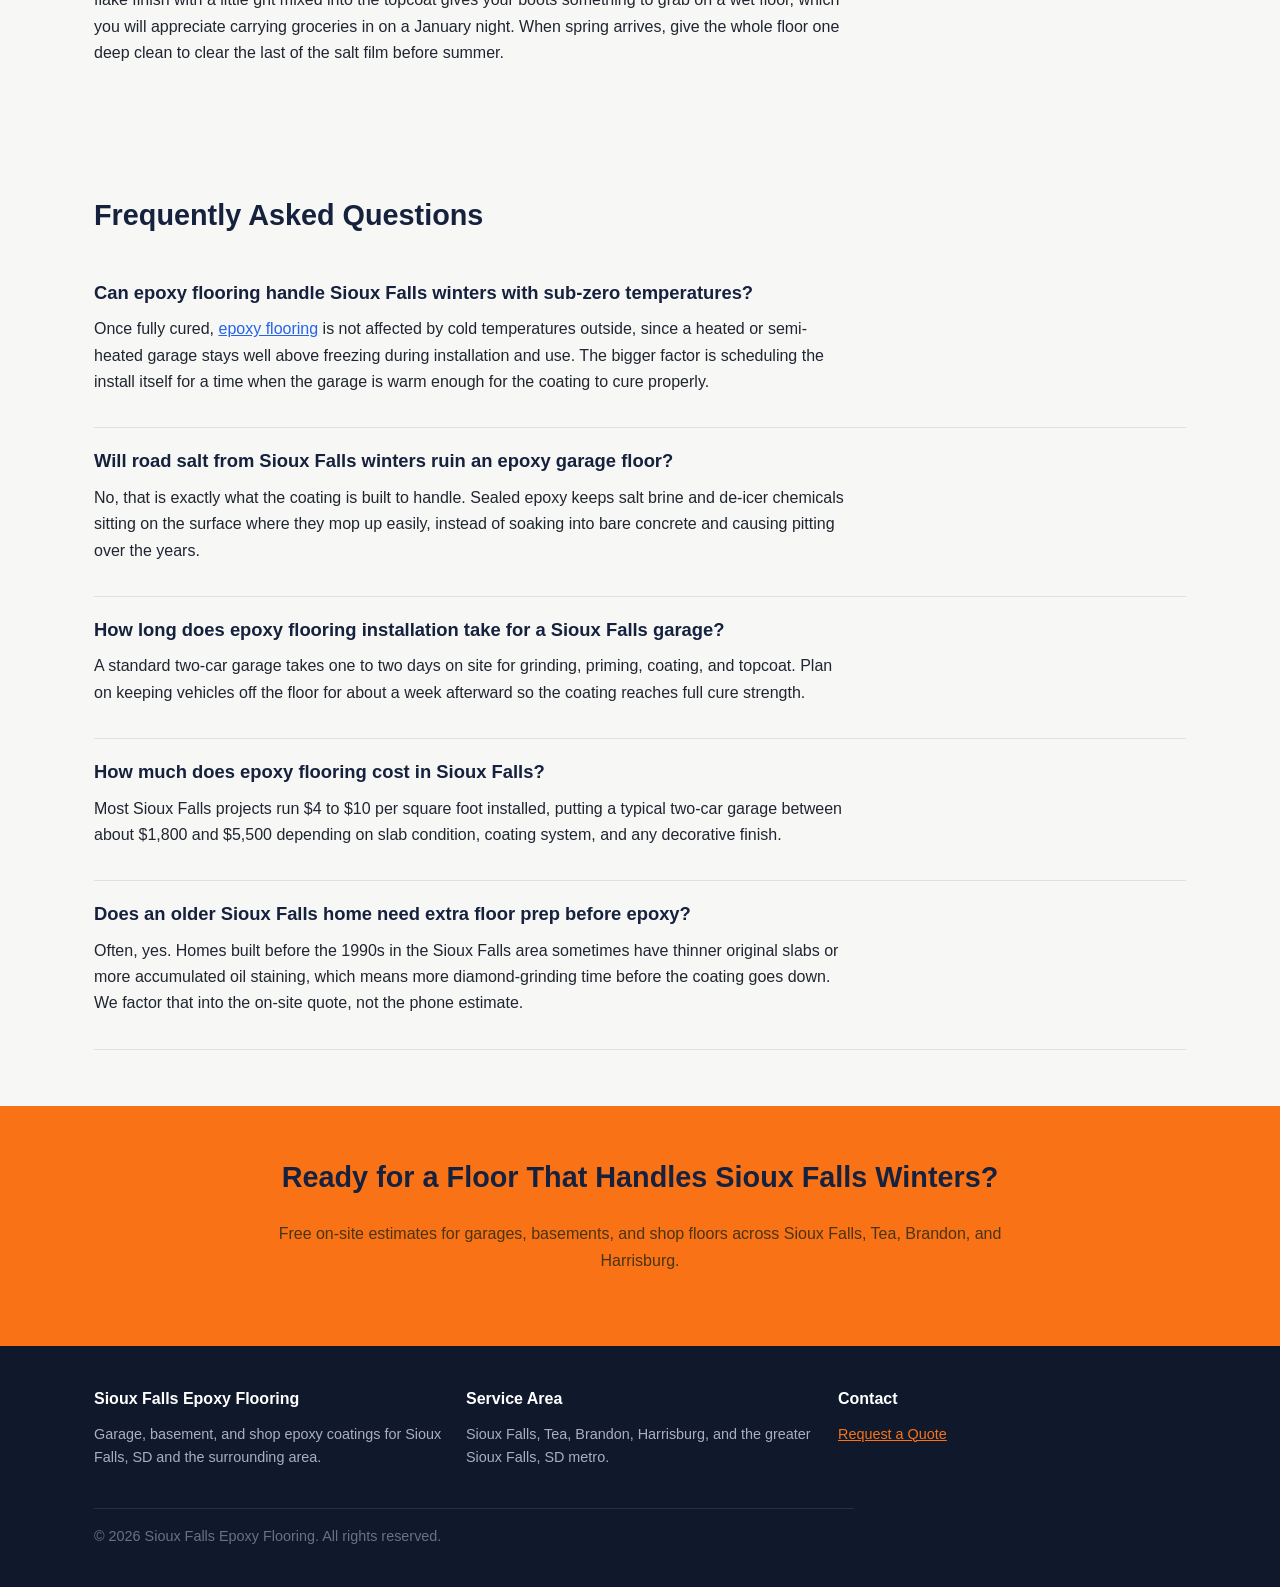
==== commit 88c006a9: "Remove forms and phone numbers (site decommissioned)" ====
--- a/index.html
+++ b/index.html
@@ -5,14 +5,13 @@
 <meta charset="UTF-8">
 <meta name="viewport" content="width=device-width, initial-scale=1.0">
 <title>Epoxy Flooring in Sioux Falls, SD | Local Installers</title>
-<meta name="description" content="Epoxy flooring in Sioux Falls, SD for garages, basements, and shops. Free estimates, real local pricing. Call (605) 608-3764 today.">
+<meta name="description" content="Epoxy flooring in Sioux Falls, SD for garages, basements, and shops. Free estimates, real local pricing. Contact us today.">
 <link rel="stylesheet" href="styles.css">
 <script type="application/ld+json">
 {
   "@context": "https://schema.org",
   "@type": "LocalBusiness",
   "name": "Sioux Falls Epoxy Flooring",
-  "telephone": "+1-605-608-3764",
   "address": {
     "@type": "PostalAddress",
     "addressLocality": "Sioux Falls",
@@ -79,7 +78,7 @@
       </li>
       <li><a href="contact.html">Contact</a></li>
     </ul>
-    <a href="tel:+16056083764" class="nav-cta">(605) 608-3764</a>
+    
   </div>
 </header>
 
@@ -89,7 +88,7 @@
       <h1>Epoxy Flooring in Sioux Falls, SD</h1>
       <p>Garage, basement, and shop floor coatings built for South Dakota's hard winters and heavy road salt. Free on-site estimates, real pricing before any work starts.</p>
       <div class="hero-ctas">
-        <a href="tel:+16056083764" class="btn-primary">Call Now for a Free Estimate</a>
+        
         <a href="contact.html" class="btn-secondary">Request a Quote Online</a>
       </div>
     </div>
@@ -183,10 +182,7 @@
     <h2>Is Epoxy Flooring Right for You?</h2>
     <p><a href="https://proepoxyflooringgreatfalls.com/">Epoxy flooring</a> makes sense if you park vehicles in the garage through Sioux Falls winters, deal with salt and slush tracked in for months at a time, or want a basement or shop floor that resists moisture, stains, and daily wear without constant upkeep.</p>
     <p>It is probably not the right move yet if your slab has major structural cracking, active settling, or a standing water problem, since those need a concrete contractor before any coating goes down. It also is not worth rushing if you plan to sell within a few months and are not adding it specifically for resale appeal, since the garage still needs a full day or two of clear access.</p>
-    <div class="hero-ctas">
-      <a href="tel:+16056083764" class="btn-primary">Call (605) 608-3764 for a Free Quote</a>
-    </div>
-  </div>
+      </div>
 </section>
 
 <section>
@@ -232,7 +228,7 @@
 <div class="cta-band">
   <h2>Ready for a Floor That Handles Sioux Falls Winters?</h2>
   <p>Free on-site estimates for garages, basements, and shop floors across Sioux Falls, Tea, Brandon, and Harrisburg.</p>
-  <a href="tel:+16056083764" class="btn-primary">Call (605) 608-3764</a>
+  
 </div>
 
 <footer>
@@ -248,8 +244,7 @@
       </div>
       <div>
         <h3>Contact</h3>
-        <p><a href="tel:+16056083764">(605) 608-3764</a></p>
-        <p><a href="contact.html">Request a Quote</a></p>
+                <p><a href="contact.html">Request a Quote</a></p>
       </div>
     </div>
     <p class="copyright">&copy; 2026 Sioux Falls Epoxy Flooring. All rights reserved.</p>
